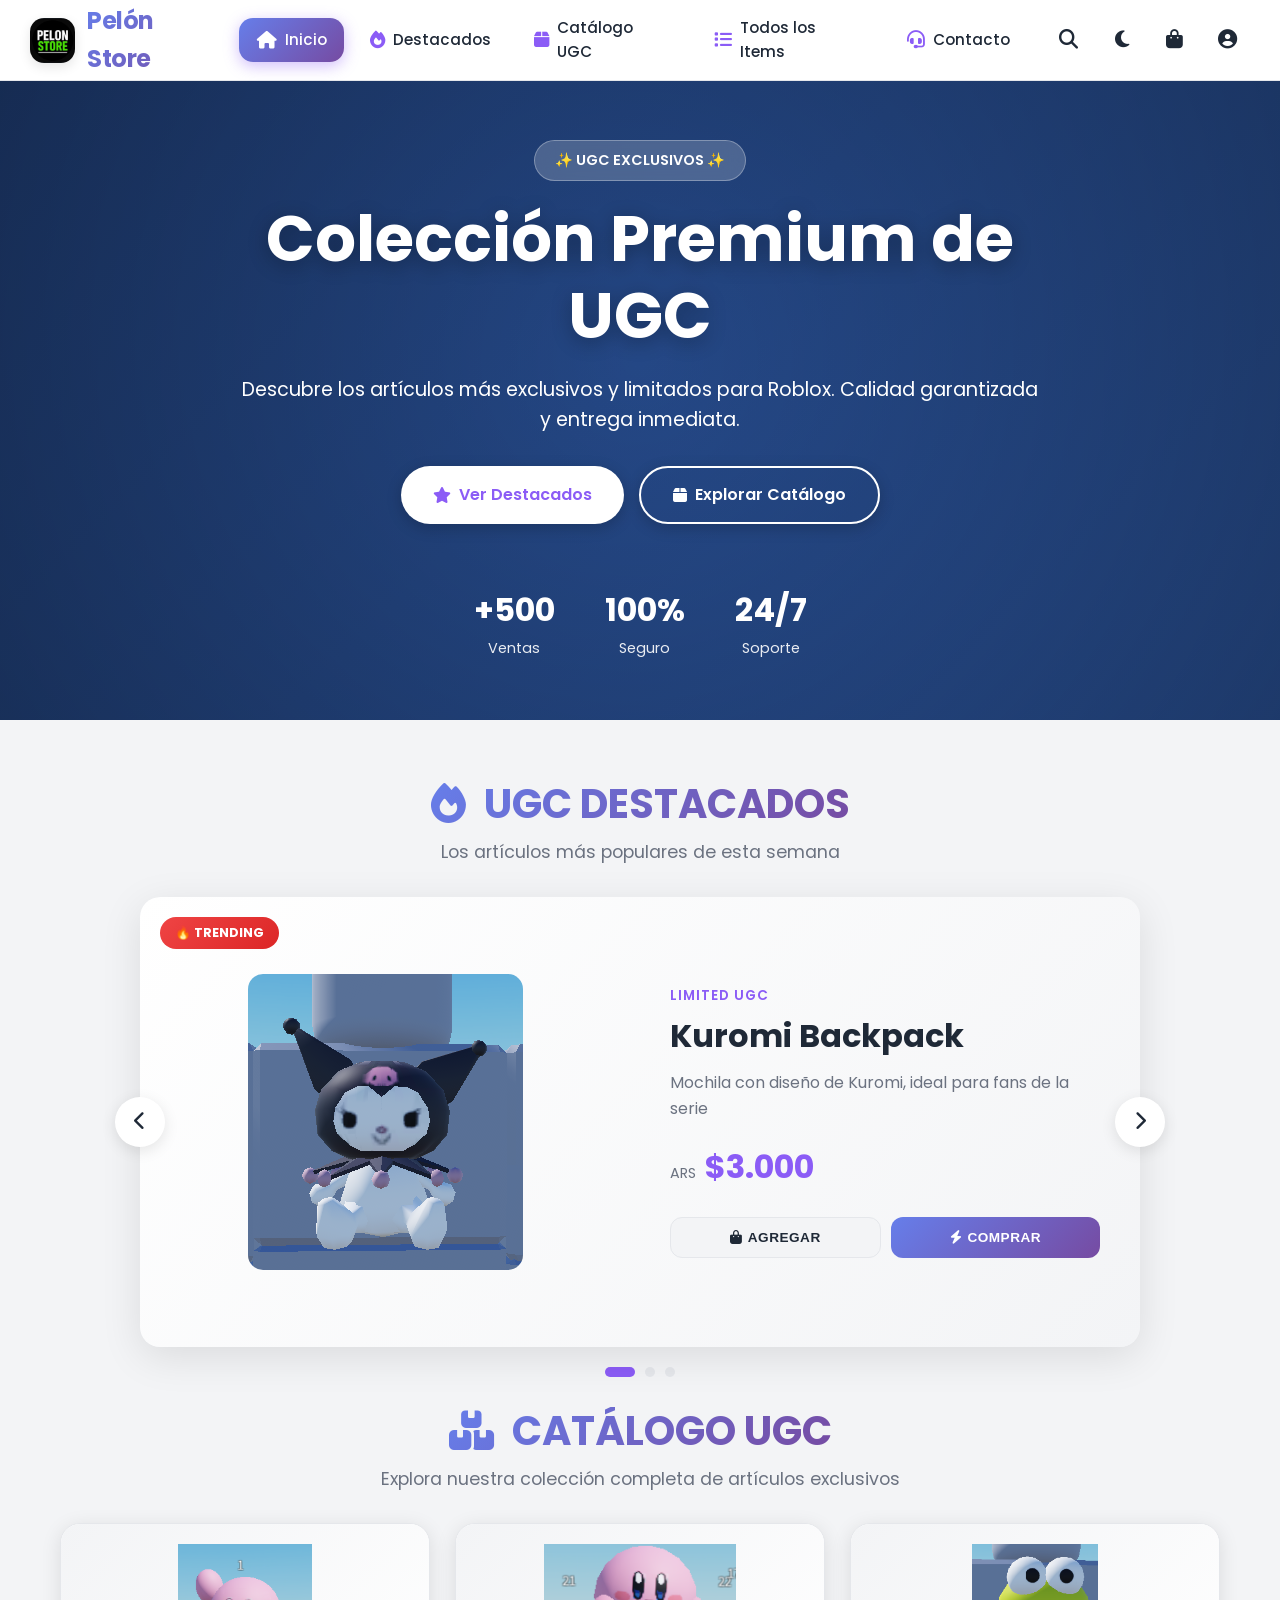
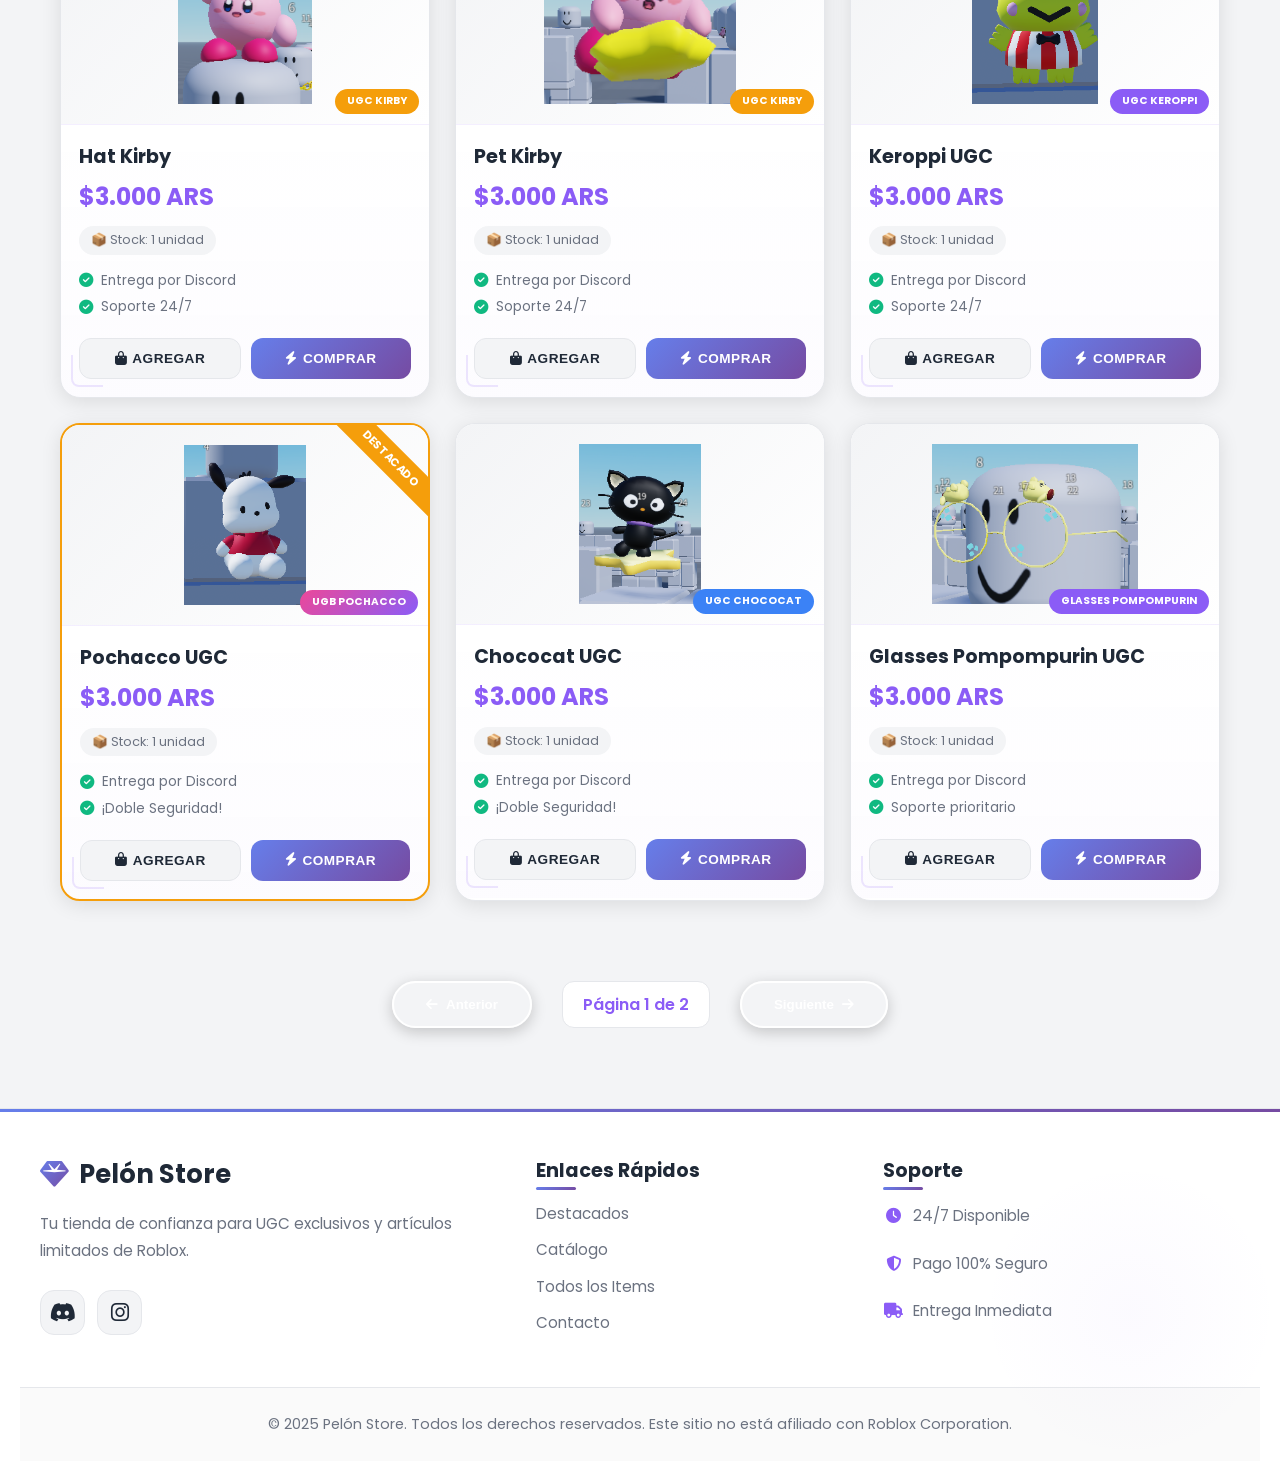
==== index.html @ 03cdb901 "Add files via upload" ====
<!DOCTYPE html>
<html lang="es">

<head>
    <meta charset="UTF-8" />
    <meta name="viewport" content="width=device-width, initial-scale=1.0" />
    <title>Pelón Store | UGC & Limiteds Exclusivos</title>
    <meta name="description"
        content="Tienda de UGC y artículos exclusivos para Roblox. Entrega inmediata y seguridad garantizada." />
    <link rel="preconnect" href="https://fonts.googleapis.com" />
    <link rel="preconnect" href="https://fonts.gstatic.com" crossorigin />
    <link href="https://fonts.googleapis.com/css2?family=Poppins:wght@400;500;600;700;800&display=swap"
        rel="stylesheet" />
    <link rel="stylesheet" href="/src/styles/styles.css" />
    <link rel="icon" type="image/png" href="/src/assets/logo1.png">
    <link rel="stylesheet" href="https://cdnjs.cloudflare.com/ajax/libs/font-awesome/6.5.2/css/all.min.css" />
</head>

<body>
    <!-- PRELOADER MEJORADO -->
    <div id="preloader">
        <div class="preloader-content">
            <div class="preloader-logo">
                <img src="/src/assets/logo1.png" alt="Pelón Store Logo" />
            </div>
            <div class="preloader-spinner">
                <div class="spinner-ring"></div>
                <div class="spinner-ring"></div>
                <div class="spinner-ring"></div>
            </div>
            <div class="preloader-text">
                <span class="preloader-title">Pelón Store</span>
                <span class="preloader-subtitle">Cargando UGC Exclusivos...</span>
            </div>
            <div class="preloader-progress">
                <div class="progress-bar"></div>
            </div>
        </div>
    </div>

    <!-- NAVBAR MEJORADO -->
    <nav class="navbar fixed-navbar">
        <div class="navbar-container">
            <!-- Logo -->
            <div class="logo">
                <img src="/src/assets/logo1.png" alt="Pelón Store Logo" />
                <span class="logo-text">Pelón Store</span>
            </div>

            <!-- Menú de navegación principal -->
            <div class="nav-links" id="nav-links">
                <a href="index.html" class="nav-link active">
                    <i class="fas fa-home"></i>
                    <span>Inicio</span>
                </a>
                <a href="#featured" class="nav-link">
                    <i class="fas fa-fire"></i>
                    <span>Destacados</span>
                </a>
                <a href="#paquetes" class="nav-link">
                    <i class="fas fa-box"></i>
                    <span>Catálogo UGC</span>
                </a>
                <a href="todos.html" class="nav-link">
                    <i class="fas fa-list"></i>
                    <span>Todos los Items</span>
                </a>
                <a href="contacto.html" class="nav-link">
                    <i class="fas fa-headset"></i>
                    <span>Contacto</span>
                </a>
            </div>

            <!-- Utilidades de navegación -->
            <div class="nav-utils">
                <!-- Búsqueda -->
                <button id="search-toggle" class="nav-icon-btn" title="Buscar">
                    <i class="fas fa-search"></i>
                </button>

                <!-- Tema oscuro/claro -->
                <button id="theme-toggle" class="nav-icon-btn" title="Cambiar tema">
                    <i class="fas fa-moon"></i>
                </button>

                <!-- Carrito -->
                <div class="cart-icon-wrapper">
                    <button class="nav-icon-btn cart-icon" title="Carrito">
                        <i class="fas fa-shopping-bag"></i>
                        <span class="cart-count">0</span>
                    </button>
                </div>

                <!-- Menú usuario (opcional) -->
                <button id="user-menu-toggle" class="nav-icon-btn" title="Mi cuenta">
                    <i class="fas fa-user-circle"></i>
                </button>

                <!-- Menú móvil -->
                <button class="nav-toggle" id="nav-toggle" title="Menú">
                    <span class="hamburger">
                        <span class="hamburger-line"></span>
                        <span class="hamburger-line"></span>
                        <span class="hamburger-line"></span>
                    </span>
                </button>
            </div>
        </div>

        <!-- Barra de búsqueda expandible -->
        <div class="search-bar" id="search-bar">
            <div class="search-container">
                <i class="fas fa-search search-icon"></i>
                <input type="text" placeholder="Buscar UGC, items exclusivos..." class="search-input">
                <button class="search-close" id="search-close">
                    <i class="fas fa-times"></i>
                </button>
            </div>
        </div>
    </nav>

    <section class="hero store-hero parallax-hero">
        <div class="hero-overlay"></div>
        <div class="hero-content">
            <span class="hero-badge">✨ UGC EXCLUSIVOS ✨</span>
            <h1 class="fade-in-up">Colección Premium de UGC</h1>
            <p class="fade-in-up delay-200">Descubre los artículos más exclusivos y limitados para Roblox. Calidad
                garantizada y entrega inmediata.</p>
            <div class="hero-buttons fade-in-up delay-200">
                <a class="cta-button pulse-effect" href="#featured">
                    <i class="fas fa-star"></i> Ver Destacados
                </a>
                <a class="cta-button secondary-cta" href="#paquetes">
                    <i class="fas fa-box"></i> Explorar Catálogo
                </a>
            </div>
        </div>
        <div class="hero-stats">
            <div class="stat-item">
                <span class="stat-number">+500</span>
                <span class="stat-label">Ventas</span>
            </div>
            <div class="stat-item">
                <span class="stat-number">100%</span>
                <span class="stat-label">Seguro</span>
            </div>
            <div class="stat-item">
                <span class="stat-number">24/7</span>
                <span class="stat-label">Soporte</span>
            </div>
        </div>
    </section>

    <main class="container">

        <section id="featured" class="slider-section reveal">
            <div class="section-header">
                <h2 class="section-title">
                    <i class="fas fa-fire"></i> UGC DESTACADOS
                </h2>
                <p class="section-subtitle">Los artículos más populares de esta semana</p>
            </div>

            <div class="carousel-container">
                <button class="slider-btn prev-btn"><i class="fas fa-chevron-left"></i></button>

                <div class="carousel-track-container">
                    <ul class="carousel-track">
                        <li class="carousel-slide current-slide" data-product-id="KuromiBackPack">
                            <div class="ugc-card featured-slide">
                                <div class="ugc-card-image">
                                    <img src="/src/assets/MochilaKuromi.png" alt="Kuromi Backpack UGC">
                                    <div class="ugc-badge hot">🔥 TRENDING</div>
                                </div>
                                <div class="ugc-card-content">
                                    <span class="ugc-category">Limited UGC</span>
                                    <h3>Kuromi Backpack</h3>
                                    <p class="ugc-description">Mochila con diseño de Kuromi, ideal para fans de la serie</p>
                                    <div class="ugc-price">
                                        <span class="currency">ARS</span>
                                        <span class="amount">$3.000</span>
                                    </div>
                                    <div class="product-buttons">
                                        <button class="add-to-cart-btn" data-product-name="Kuromi Backpack" data-price="3000" data-img-src="/src/assets/MochilaKuromi.png">
                                            <i class="fas fa-shopping-bag"></i> Agregar
                                        </button>
                                        <button class="buy-now-btn" data-product-name="Kuromi Backpack" data-price="3000">
                                            <i class="fas fa-bolt"></i> Comprar
                                        </button>
                                    </div>
                                </div>
                            </div>
                        </li>

                        <li class="carousel-slide" data-product-id="PompompurinBackPack">
                            <div class="ugc-card featured-slide">
                                <div class="ugc-card-image">
                                    <img src="/src/assets/MochilaPompompurin.png" alt="Mochila Pompompurin">
                                    <div class="ugc-badge exclusive">⭐ EXCLUSIVO</div>
                                </div>
                                <div class="ugc-card-content">
                                    <span class="ugc-category">Limited UGC</span>
                                    <h3>Pompompurin Backpack</h3>
                                    <p class="ugc-description">Mochila con diseño de Pompompurin, ideal para fans de la serie</p>
                                    <div class="ugc-price">
                                        <span class="currency">ARS</span>
                                        <span class="amount">$3.000</span>
                                    </div>
                                    <div class="product-buttons">
                                        <button class="add-to-cart-btn" data-product-name="Pompompurin Backpack" data-price="3000" data-img-src="/src/assets/MochilaPompompurin.png">
                                            <i class="fas fa-shopping-bag"></i> Agregar
                                        </button>
                                        <button class="buy-now-btn" data-product-name="Pompompurin Backpack" data-price="3000">
                                            <i class="fas fa-bolt"></i> Comprar
                                        </button>
                                    </div>
                                </div>
                            </div>
                        </li>

                        <li class="carousel-slide" data-product-id="CinnamorollBackPack">
                            <div class="ugc-card featured-slide">
                                <div class="ugc-card-image">
                                    <img src="/src/assets/MochilaCinnamoroll.png" alt="Mochila Cinnamoroll">
                                    <div class="ugc-badge limited">💎 LIMITED</div>
                                </div>
                                <div class="ugc-card-content">
                                    <span class="ugc-category">Legendary UGC</span>
                                    <h3>Cinnamoroll Backpack</h3>
                                    <p class="ugc-description">Mochila con diseño de Cinnamoroll, ideal para fans de la serie</p>
                                    <div class="ugc-price">
                                        <span class="currency">ARS</span>
                                        <span class="amount">$3.000</span>
                                    </div>
                                    <div class="product-buttons">
                                        <button class="add-to-cart-btn" data-product-name="Cinnamoroll Backpack" data-price="3000" data-img-src="/src/assets/MochilaCinnamoroll.png">
                                            <i class="fas fa-shopping-bag"></i> Agregar
                                        </button>
                                        <button class="buy-now-btn" data-product-name="Cinnamoroll Backpack" data-price="3000">
                                            <i class="fas fa-bolt"></i> Comprar
                                        </button>
                                    </div>
                                </div>
                            </div>
                        </li>
                    </ul>
                </div>

                <button class="slider-btn next-btn"><i class="fas fa-chevron-right"></i></button>

                <div class="carousel-nav">
                    <button class="carousel-indicator current-slide"></button>
                    <button class="carousel-indicator"></button>
                    <button class="carousel-indicator"></button>
                </div>
            </div>
        </section>

        <div class="section-header reveal" id="paquetes">
            <h2 class="section-title">
                <i class="fas fa-boxes"></i> CATÁLOGO UGC
            </h2>
            <p class="section-subtitle">Explora nuestra colección completa de artículos exclusivos</p>
        </div>

        <section class="packages">
            <div class="package-grid">
                <div class="package-card product-card reveal" data-product-id="HatKirby">
                    <div class="package-img">
                        <img class="zoomable-img" src="/src/assets/SombreroKirby.png" alt="HatKirby" />
                        <div class="rarity-badge legendary">UGC Kirby</div>
                    </div>
                    <div class="package-details">
                        <h3>Hat Kirby</h3>
                        <div class="package-price">$3.000 ARS</div>
                        <div class="stock-badge">📦 Stock: 1 unidad</div>
                        <div class="features">
                            <div class="feature"><i class="fas fa-check-circle"></i> Entrega por Discord</div>
                            <div class="feature"><i class="fas fa-check-circle"></i> Soporte 24/7</div>
                        </div>
                        <div class="product-buttons">
                            <button class="add-to-cart-btn" data-product-name="Hat Kirby" data-price="3000" data-img-src="/src/assets/SombreroKirby.png">
                                <i class="fas fa-shopping-bag"></i> Agregar
                            </button>
                            <button class="buy-now-btn" data-product-name="Hat Kirby" data-price="3000">
                                <i class="fas fa-bolt"></i> Comprar
                            </button>
                        </div>
                    </div>
                </div>

                <div class="package-card product-card reveal" data-product-id="KirbyPet">
                    <div class="package-img">
                        <img class="zoomable-img" src="/src/assets/Kirby.png" alt="Kirby UGC" />
                        <div class="rarity-badge legendary">UGC Kirby</div>
                    </div>
                    <div class="package-details">
                        <h3>Pet Kirby</h3>
                        <div class="package-price">$3.000 ARS</div>
                        <div class="stock-badge">📦 Stock: 1 unidad</div>
                        <div class="features">
                            <div class="feature"><i class="fas fa-check-circle"></i> Entrega por Discord</div>
                            <div class="feature"><i class="fas fa-check-circle"></i> Soporte 24/7</div>
                        </div>
                        <div class="product-buttons">
                            <button class="add-to-cart-btn" data-product-name="Pet Kirby" data-price="3000" data-img-src="/src/assets/Kirby.png">
                                <i class="fas fa-shopping-bag"></i> Agregar
                            </button>
                            <button class="buy-now-btn" data-product-name="Pet Kirby" data-price="3000">
                                <i class="fas fa-bolt"></i> Comprar
                            </button>
                        </div>
                    </div>
                </div>

                <div class="package-card product-card reveal" data-product-id="KeroppiBackpack">
                    <div class="package-img">
                        <img class="zoomable-img" src="/src/assets/MochilaKeroppi.png" alt="Keroppi UGC" />
                        <div class="rarity-badge epic">UGC Keroppi</div>
                    </div>
                    <div class="package-details">
                        <h3>Keroppi UGC</h3>
                        <div class="package-price">$3.000 ARS</div>
                        <div class="stock-badge">📦 Stock: 1 unidad</div>
                        <div class="features">
                            <div class="feature"><i class="fas fa-check-circle"></i> Entrega por Discord</div>
                            <div class="feature"><i class="fas fa-check-circle"></i> Soporte 24/7</div>
                        </div>
                        <div class="product-buttons">
                            <button class="add-to-cart-btn" data-product-name="Keroppi UGC" data-price="3000" data-img-src="/src/assets/MochilaKeroppi.png">
                                <i class="fas fa-shopping-bag"></i> Agregar
                            </button>
                            <button class="buy-now-btn" data-product-name="Keroppi UGC" data-price="3000">
                                <i class="fas fa-bolt"></i> Comprar
                            </button>
                        </div>
                    </div>
                </div>

                <div class="package-card product-card featured-card reveal" data-product-id="PochaccoBackpack">
                    <div class="featured-ribbon">DESTACADO</div>
                    <div class="package-img">
                        <img class="zoomable-img" src="/src/assets/MochilaPochacco.png" alt="Pochacco UGC" />
                        <div class="rarity-badge mythical">UGB Pochacco</div>
                    </div>
                    <div class="package-details">
                        <h3>Pochacco UGC</h3>
                        <div class="package-price">$3.000 ARS</div>
                        <div class="stock-badge">📦 Stock: 1 unidad</div>
                        <div class="features">
                            <div class="feature"><i class="fas fa-check-circle"></i> Entrega por Discord</div>
                            <div class="feature"><i class="fas fa-check-circle"></i> ¡Doble Seguridad!</div>
                        </div>
                        <div class="product-buttons">
                            <button class="add-to-cart-btn" data-product-name="Pochacco UGC" data-price="3000" data-img-src="/src/assets/MochilaPochacco.png">
                                <i class="fas fa-shopping-bag"></i> Agregar
                            </button>
                            <button class="buy-now-btn" data-product-name="Pochacco UGC" data-price="3000">
                                <i class="fas fa-bolt"></i> Comprar
                            </button>
                        </div>
                    </div>
                </div>

                <div class="package-card product-card reveal" data-product-id="ChococatPet">
                    <div class="package-img">
                        <img class="zoomable-img" src="/src/assets/MascotaChococat.png" alt="Chococat UGC" />
                        <div class="rarity-badge rare">UGC Chococat</div>
                    </div>
                    <div class="package-details">
                        <h3>Chococat UGC</h3>
                        <div class="package-price">$3.000 ARS</div>
                        <div class="stock-badge">📦 Stock: 1 unidad</div>
                        <div class="features">
                            <div class="feature"><i class="fas fa-check-circle"></i> Entrega por Discord</div>
                            <div class="feature"><i class="fas fa-check-circle"></i> ¡Doble Seguridad!</div>
                        </div>
                        <div class="product-buttons">
                            <button class="add-to-cart-btn" data-product-name="Chococat UGC" data-price="3000" data-img-src="/src/assets/MascotaChococat.png">
                                <i class="fas fa-shopping-bag"></i> Agregar
                            </button>
                            <button class="buy-now-btn" data-product-name="Chococat UGC" data-price="3000">
                                <i class="fas fa-bolt"></i> Comprar
                            </button>
                        </div>
                    </div>
                </div>

                <div class="package-card product-card reveal" data-product-id="GafasPompompurin">
                    <div class="package-img">
                        <img class="zoomable-img" src="/src/assets/GafasPompompurin.png" alt="Pompompurin UGC" />
                        <div class="rarity-badge epic">Glasses Pompompurin</div>
                    </div>
                    <div class="package-details">
                        <h3>Glasses Pompompurin UGC</h3>
                        <div class="package-price">$3.000 ARS</div>
                        <div class="stock-badge">📦 Stock: 1 unidad</div>
                        <div class="features">
                            <div class="feature"><i class="fas fa-check-circle"></i> Entrega por Discord</div>
                            <div class="feature"><i class="fas fa-check-circle"></i> Soporte prioritario</div>
                        </div>
                        <div class="product-buttons">
                            <button class="add-to-cart-btn" data-product-name="Glasses Pompompurin UGC" data-price="3000" data-img-src="/src/assets/GafasPompompurin.png">
                                <i class="fas fa-shopping-bag"></i> Agregar
                            </button>
                            <button class="buy-now-btn" data-product-name="Glasses Pompompurin UGC" data-price="3000">
                                <i class="fas fa-bolt"></i> Comprar
                            </button>
                        </div>
                    </div>
                </div>

                <div class="package-card product-card featured-card reveal" data-product-id="ChainKirby">
                    <div class="featured-ribbon">DESTACADO</div>
                    <div class="package-img">
                        <img class="zoomable-img" src="/src/assets/CadenaKirby.png" alt="Chain Kirby UGC" />
                        <div class="rarity-badge legendary">CHAIN KIRBY</div>
                    </div>
                    <div class="package-details">
                        <h3>Chain Kirby UGC</h3>
                        <div class="package-price">$3.000 ARS</div>
                        <div class="stock-badge">📦 Stock: 1 unidad</div>
                        <div class="features">
                            <div class="feature"><i class="fas fa-check-circle"></i> Entrega por Discord</div>
                            <div class="feature"><i class="fas fa-check-circle"></i> Soporte prioritario</div>
                        </div>
                        <div class="product-buttons">
                            <button class="add-to-cart-btn" data-product-name="Chain Kirby UGC" data-price="3000" data-img-src="/src/assets/CadenaKirby.png">
                                <i class="fas fa-shopping-bag"></i> Agregar
                            </button>
                            <button class="buy-now-btn" data-product-name="Chain Kirby UGC" data-price="3000">
                                <i class="fas fa-bolt"></i> Comprar
                            </button>
                        </div>
                    </div>
                </div>

                <div class="package-card product-card reveal" data-product-id="GlassKirby">
                    <div class="package-img">
                        <img class="zoomable-img" src="/src/assets/GafasKirby.png" alt="Glasses Kirby UGC" />
                        <div class="rarity-badge legendary">UGC KIRBY</div>
                    </div>
                    <div class="package-details">
                        <h3>Glasses Kirby UGC</h3>
                        <div class="package-price">$3.000 ARS</div>
                        <div class="stock-badge">📦 Stock: 1 unidad</div>
                        <div class="features">
                            <div class="feature"><i class="fas fa-check-circle"></i> Entrega por Discord</div>
                            <div class="feature"><i class="fas fa-check-circle"></i> Soporte VIP</div>
                        </div>
                        <div class="product-buttons">
                            <button class="add-to-cart-btn" data-product-name="Glasses Kirby UGC" data-price="3000" data-img-src="/src/assets/GafasKirby.png">
                                <i class="fas fa-shopping-bag"></i> Agregar
                            </button>
                            <button class="buy-now-btn" data-product-name="Glasses Kirby UGC" data-price="3000">
                                <i class="fas fa-bolt"></i> Comprar
                            </button>
                        </div>
                    </div>
                </div>

                <div class="package-card product-card reveal" data-product-id="AretesKirby">
                    <div class="package-img">
                        <img class="zoomable-img" src="/src/assets/KirbyAretes.png" alt="Aretes Kirby UGC" />
                        <div class="rarity-badge legendary">UGC KIRBY</div>
                    </div>
                    <div class="package-details">
                        <h3>Earrings Kirby</h3>
                        <div class="package-price">$3.000 ARS</div>
                        <div class="stock-badge">📦 Stock: 1 unidad</div>
                        <div class="features">
                            <div class="feature"><i class="fas fa-check-circle"></i> Entrega por Discord</div>
                            <div class="feature"><i class="fas fa-check-circle"></i> Soporte VIP</div>
                        </div>
                        <div class="product-buttons">
                            <button class="add-to-cart-btn" data-product-name="Earrings Kirby UGC" data-price="3000" data-img-src="/src/assets/KirbyAretes.png">
                                <i class="fas fa-shopping-bag"></i> Agregar
                            </button>
                            <button class="buy-now-btn" data-product-name="Earrings Kirby UGC" data-price="3000">
                                <i class="fas fa-bolt"></i> Comprar
                            </button>
                        </div>
                    </div>
                </div>

                <!-- TARJETA PRÓXIMAMENTE - DISEÑO GLASS PREMIUM -->
                <div class="package-card product-card coming-soon-card reveal">
                    <div class="coming-soon-overlay">
                        <span class="coming-soon-badge">
                            <i class="fas fa-hourglass-half"></i> PRÓXIMAMENTE
                        </span>
                    </div>
                    <div class="package-img coming-soon-img">
                        <div class="coming-soon-icon">
                            <i class="fas fa-crown"></i>
                        </div>
                        <div class="rarity-badge mystery">COMING SOON</div>
                    </div>
                    <div class="package-details">
                        <h3 class="coming-soon-title">
                            <i class="fas fa-gem"></i>
                            COMING SOON
                        </h3>
                        <div class="package-price coming-soon-price">
                            --- <small>ARS</small>
                        </div>
                        <div class="stock-badge coming-soon-stock">
                            <i class="fas fa-calendar-star"></i> Disponible próximamente
                        </div>
                        <div class="features">
                            <div class="feature"><i class="fas fa-check-circle"></i> Diseño exclusivo</div>
                            <div class="feature"><i class="fas fa-check-circle"></i> Calidad garantizada</div>
                        </div>
                        <div class="product-buttons">
                            <button class="add-to-cart-btn" disabled>
                                <i class="far fa-bell"></i> Recordarme
                            </button>
                            <button class="buy-now-btn" disabled>
                                <i class="far fa-clock"></i> Esperar
                            </button>
                        </div>
                    </div>
                </div>
            </div>
        </section>

        <div class="pagination-controls">
            <button class="cta-button secondary-cta" id="prev-page" disabled>
                <i class="fas fa-arrow-left"></i> Anterior
            </button>
            <span id="page-info">Página 1 de 3</span>
            <button class="cta-button secondary-cta" id="next-page">
                Siguiente <i class="fas fa-arrow-right"></i>
            </button>
        </div>
    </main>

    <div id="cart-modal" class="modal">
        <div class="modal-content cart-content">
            <span class="modal-close-btn cart-close-btn">&times;</span>
            <div class="payment-header">
                <i class="fas fa-shopping-bag"></i>
                <h2>Tu Carrito de UGC</h2>
            </div>

            <div id="cart-items-container" class="cart-items-container">
                <p id="empty-cart-message" style="text-align: center; padding: 20px; color: var(--text-color-secondary);">
                    Tu carrito está vacío. ¡Añade algunos artículos UGC!
                </p>
            </div>

            <div class="cart-summary">
                <div class="summary-line">
                    <span>Subtotal:</span>
                    <strong id="cart-subtotal">$0 ARS</strong>
                </div>
                <div class="summary-line total-line">
                    <span>Total a Pagar:</span>
                    <strong id="cart-total">$0 ARS</strong>
                </div>
            </div>

            <button id="checkout-button" class="cta-button pulse-effect" disabled>
                <i class="fas fa-check-circle"></i> CONTINUAR AL PAGO
            </button>
            <p class="small-text-note">Al continuar, aceptas la compra de todos los artículos listados.</p>
        </div>
    </div>

    <div id="payment-modal" class="modal">
        <div class="modal-content payment-content">
            <span class="modal-close-btn payment-close-btn">&times;</span>

            <div class="payment-header">
                <i class="fas fa-gem"></i>
                <h2>Finalizar Compra</h2>
                <p class="payment-subtitle">Completa el pago para recibir tu UGC</p>
            </div>

            <div class="payment-body">
                <div class="payment-step">
                    <div class="step-header">
                        <span class="step-number">1</span>
                        <h3>Realiza el Pago</h3>
                    </div>

                    <div class="payment-box">
                        <div class="payment-methods">
                            <span class="payment-method-badge">
                                <i class="fas fa-mobile-alt"></i> Mercado Pago
                            </span>
                            <span class="payment-method-badge">
                                <i class="fas fa-university"></i> Transferencia
                            </span>
                        </div>

                        <div class="alias-container">
                            <div class="alias-item">
                                <span class="alias-label">
                                    <i class="fas fa-user-circle"></i> Alias
                                </span>
                                <span class="alias-value" id="payment-alias-display">joasz16</span>
                                <button class="copy-btn" data-copy="joasz16" title="Copiar alias">
                                    <i class="far fa-copy"></i>
                                </button>
                            </div>

                            <div class="alias-item">
                                <span class="alias-label">
                                    <i class="fas fa-barcode"></i> CVU
                                </span>
                                <span class="alias-value" id="payment-cvu-display">0000003100019492380130</span>
                                <button class="copy-btn" data-copy="0000003100019492380130" title="Copiar CVU">
                                    <i class="far fa-copy"></i>
                                </button>
                            </div>
                        </div>

                        <div class="warning-note">
                            <i class="fas fa-exclamation-triangle"></i>
                            <span>Asegúrate de enviar el monto exacto para evitar demoras</span>
                        </div>
                    </div>
                </div>
                <div class="payment-step">
                    <div class="step-header">
                        <span class="step-number">2</span>
                        <h3>Envía tu Comprobante</h3>
                    </div>

                    <div class="product-summary">
                        <div class="product-summary-header">
                            <span class="total-label">Total a Pagar</span>
                            <span class="total-amount" id="payment-total-amount">$0 ARS</span>
                        </div>

                        <div class="product-list" id="payment-product-list">
                        </div>
                    </div>

                    <div class="contact-section">
                        <p class="contact-title">Contáctanos con la captura del pago</p>

                        <div class="contact-grid">
                            <a href="https://discord.com/invite/KjbQCNTPWd" target="_blank" class="contact-btn discord-btn">
                                <i class="fab fa-discord"></i>
                                <span>Discord</span>
                                <small>Soporte Rápido</small>
                            </a>
                            <a href="https://www.instagram.com/pelon.shop" target="_blank" class="contact-btn instagram-btn">
                                <i class="fab fa-instagram"></i>
                                <span>Instagram</span>
                                <small>Síguenos</small>
                            </a>
                        </div>
                    </div>

                    <div class="final-message">
                        <p>
                            <i class="fas fa-heart"></i>
                            ¡Gracias por confiar en Pelón Store!
                            <i class="fas fa-heart"></i>
                        </p>
                        <p style="font-size: 0.85rem; margin-top: 10px;">
                            Entrega inmediata · Soporte 24/7 · 100% Seguro
                        </p>
                    </div>
                </div>
            </div>
        </div>
    </div>

    <footer class="footer">
        <div class="footer-content">
            <div class="footer-section">
                <h3><i class="fas fa-gem"></i> Pelón Store</h3>
                <p>Tu tienda de confianza para UGC exclusivos y artículos limitados de Roblox.</p>
                <div class="social-links">
                    <a href="https://discord.com/invite/KjbQCNTPWd"><i class="fab fa-discord"></i></a>
                    <a href="https://www.instagram.com/pelon.shop"><i class="fab fa-instagram"></i></a>
                </div>
            </div>
            <div class="footer-section">
                <h4>Enlaces Rápidos</h4>
                <a href="#featured">Destacados</a>
                <a href="#paquetes">Catálogo</a>
                <a href="todos.html">Todos los Items</a>
                <a href="contacto.html">Contacto</a>
            </div>
            <div class="footer-section">
                <h4>Soporte</h4>
                <p><i class="fas fa-clock"></i> 24/7 Disponible</p>
                <p><i class="fas fa-shield-alt"></i> Pago 100% Seguro</p>
                <p><i class="fas fa-truck"></i> Entrega Inmediata</p>
            </div>
        </div>
        <div class="copyright">
            &copy; 2025 Pelón Store. Todos los derechos reservados.<br>
            Este sitio no está afiliado con Roblox Corporation.
        </div>
    </footer>

    <div id="image-modal" class="modal">
        <span class="modal-close-btn">&times;</span>
        <img class="modal-content" id="full-image" alt="Imagen Completa del Producto">
        <div id="image-caption"></div>
    </div>

    <script>
        document.addEventListener("DOMContentLoaded", () => {
            const root = document.documentElement;
            const cartKey = "cart";
            let cart = JSON.parse(localStorage.getItem(cartKey)) || [];
            const cartCountSpan = document.querySelector(".cart-count");

            const cartModal = document.getElementById("cart-modal");
            const cartCloseBtn = document.querySelector(".cart-close-btn");
            const paymentModal = document.getElementById("payment-modal");
            const cartItemsContainer = document.getElementById("cart-items-container");
            const emptyCartMessage = document.getElementById("empty-cart-message");
            const cartSubtotalSpan = document.getElementById("cart-subtotal");
            const cartTotalSpan = document.getElementById("cart-total");
            const checkoutButton = document.getElementById("checkout-button");

            const formatPrice = (price) => {
                return `$${price.toLocaleString("es-AR", { minimumFractionDigits: 0 })} ARS`;
            };

            // Función para mostrar toast de notificación
            const showToast = (message, type = 'success') => {
                const toast = document.createElement('div');
                toast.style.cssText = `
                    position: fixed;
                    bottom: 30px;
                    left: 50%;
                    transform: translateX(-50%);
                    background: var(--gradient-primary, linear-gradient(135deg, #667eea 0%, #764ba2 100%));
                    color: white;
                    padding: 12px 24px;
                    border-radius: 50px;
                    font-weight: 500;
                    box-shadow: 0 10px 25px rgba(0,0,0,0.2);
                    z-index: 10000;
                    animation: slideUp 0.3s ease;
                `;
                toast.textContent = message;
                document.body.appendChild(toast);
                
                setTimeout(() => {
                    toast.style.opacity = '0';
                    toast.style.transition = 'opacity 0.3s ease';
                    setTimeout(() => toast.remove(), 300);
                }, 2000);
            };

            // Función para configurar los botones de copiar
            const setupCopyButtons = () => {
                document.querySelectorAll('.copy-btn').forEach(btn => {
                    btn.addEventListener('click', async (e) => {
                        e.stopPropagation();
                        const textToCopy = btn.dataset.copy;
                        
                        try {
                            await navigator.clipboard.writeText(textToCopy);
                            
                            // Feedback visual
                            const originalHTML = btn.innerHTML;
                            btn.innerHTML = '<i class="fas fa-check"></i>';
                            btn.classList.add('copied');
                            
                            setTimeout(() => {
                                btn.innerHTML = originalHTML;
                                btn.classList.remove('copied');
                            }, 2000);
                            
                            showToast('¡Copiado al portapapeles!');
                        } catch (err) {
                            console.error('Error al copiar:', err);
                            showToast('Error al copiar', 'error');
                        }
                    });
                });
            };

            // Función para abrir el modal de pago
            const openPaymentModal = (cartItems, totalAmount) => {
                const productList = document.getElementById('payment-product-list');
                const totalAmountSpan = document.getElementById('payment-total-amount');
                
                if (!paymentModal || !productList || !totalAmountSpan) return;
                
                // Actualizar total
                totalAmountSpan.textContent = totalAmount;
                
                // Renderizar lista de productos
                if (cartItems && cartItems.length > 0) {
                    productList.innerHTML = cartItems.map(item => `
                        <div class="product-list-item">
                            <img src="${item.image}" alt="${item.name}" onerror="this.src='/src/assets/default_placeholder.png'">
                            <div class="product-list-info">
                                <div class="product-list-name">${item.name}</div>
                                <div class="product-list-quantity">Cantidad: ${item.quantity}</div>
                            </div>
                            <div class="product-list-price">${formatPrice(item.price * item.quantity)}</div>
                        </div>
                    `).join('');
                }
                
                // Configurar los datos de pago
                const aliasDisplay = document.getElementById('payment-alias-display');
                const cvuDisplay = document.getElementById('payment-cvu-display');
                
                if (aliasDisplay) {
                    aliasDisplay.textContent = 'joasz16';
                    aliasDisplay.parentElement.querySelector('.copy-btn').dataset.copy = 'joasz16';
                }
                if (cvuDisplay) {
                    cvuDisplay.textContent = '0000003100019492380130';
                    cvuDisplay.parentElement.querySelector('.copy-btn').dataset.copy = '0000003100019492380130';
                }
                
                paymentModal.style.display = 'block';
                setupCopyButtons();
            };

            // Función para compra directa (Buy Now)
            const openDirectPurchaseModal = (product) => {
                const cartItems = [{
                    ...product,
                    quantity: 1
                }];
                const totalAmount = formatPrice(product.price);
                
                openPaymentModal(cartItems, totalAmount);
            };

            const updateCartCount = () => {
                const totalItems = cart.reduce((sum, item) => sum + item.quantity, 0);
                cartCountSpan.textContent = totalItems;
                cartCountSpan.style.display = totalItems > 0 ? "flex" : "none";

                if (checkoutButton) {
                    checkoutButton.disabled = totalItems === 0;
                }

                if (emptyCartMessage) {
                    emptyCartMessage.style.display = totalItems > 0 ? "none" : "block";
                }
            };

            const calculateCartTotals = () => {
                const subtotal = cart.reduce(
                    (sum, item) => sum + item.price * item.quantity,
                    0,
                );
                const total = subtotal;

                if (cartSubtotalSpan) cartSubtotalSpan.textContent = formatPrice(subtotal);
                if (cartTotalSpan) cartTotalSpan.textContent = formatPrice(total);
            };

            const renderCartItems = () => {
                if (!cartItemsContainer) return;

                if (cart.length === 0) {
                    cartItemsContainer.innerHTML = "";
                } else {
                    cartItemsContainer.innerHTML = cart
                        .map(
                            (item) => `
                            <div class="cart-item">
                                <img src="${item.image}" alt="${item.name}" onerror="this.src='/src/assets/default_placeholder.png'">
                                <div class="item-details">
                                    <h3>${item.name}</h3>
                                    <p class="item-price-single">${formatPrice(item.price)} c/u</p>
                                </div>
                                <div class="item-quantity-control">
                                    <button class="minus-btn" data-id="${item.id}">-</button>
                                    <span class="item-quantity">${item.quantity}</span>
                                    <button class="plus-btn" data-id="${item.id}">+</button>
                                </div>
                                <span class="item-total">${formatPrice(item.price * item.quantity)}</span>
                                <button class="remove-item-btn" data-id="${item.id}">
                                    <i class="fas fa-trash-alt"></i>
                                </button>
                            </div>
                        `,
                        )
                        .join("");
                }
                updateCartCount();
                calculateCartTotals();
            };

            const updateItemQuantity = (productId, change) => {
                const item = cart.find((item) => item.id === productId);
                const maxStock = productStock[productId] || 0;

                if (item) {
                    const newQuantity = item.quantity + change;

                    if (newQuantity > maxStock && change > 0) {
                        showToast(`¡Stock limitado! Máximo ${maxStock} unidad(es)`, 'warning');
                        return;
                    }

                    if (newQuantity <= 0) {
                        removeItemFromCart(productId);
                    } else {
                        item.quantity = newQuantity;
                        localStorage.setItem(cartKey, JSON.stringify(cart));
                        updateCartCount();
                        calculateCartTotals();
                        renderCartItems();
                    }
                }
            };

            const removeItemFromCart = (productId) => {
                const itemIndex = cart.findIndex((item) => item.id === productId);

                if (itemIndex > -1) {
                    cart.splice(itemIndex, 1);
                    localStorage.setItem(cartKey, JSON.stringify(cart));
                    updateCartCount();
                    calculateCartTotals();
                    renderCartItems();
                }
            };

            const addToCart = (product) => {
                const existingItem = cart.find((item) => item.id === product.id);
                const maxStock = productStock[product.id] || 0;
                const currentInCart = existingItem ? existingItem.quantity : 0;

                if (maxStock === 0) {
                    showToast(`¡Producto agotado!`, 'error');
                    return false;
                }

                if (currentInCart + 1 > maxStock) {
                    showToast(`¡Stock limitado! Máximo ${maxStock} unidad(es)`, 'warning');
                    return false;
                }

                if (existingItem) {
                    existingItem.quantity += 1;
                } else {
                    cart.push({ ...product, quantity: 1 });
                }

                localStorage.setItem(cartKey, JSON.stringify(cart));
                updateCartCount();
                showToast(`${product.name} añadido al carrito`);
                return true;
            };

            const setupCartListeners = () => {
                if (cartItemsContainer) {
                    cartItemsContainer.addEventListener("click", (e) => {
                        const target = e.target.closest("button");

                        if (!target) return;

                        const productId = target.dataset.id;
                        if (!productId) return;

                        if (target.classList.contains("remove-item-btn")) {
                            if (
                                confirm(
                                    "¿Estás seguro de que quieres eliminar este artículo del carrito?",
                                )
                            ) {
                                removeItemFromCart(productId);
                            }
                        } else if (target.classList.contains("minus-btn")) {
                            updateItemQuantity(productId, -1);
                        } else if (target.classList.contains("plus-btn")) {
                            updateItemQuantity(productId, 1);
                        }
                    });
                }

                if (checkoutButton) {
                    checkoutButton.addEventListener("click", () => {
                        if (cart.length > 0) {
                            const totalAmount = cartTotalSpan.textContent;
                            openPaymentModal(cart, totalAmount);
                            
                            if (cartModal) cartModal.style.display = "none";
                        } else {
                            showToast("Tu carrito está vacío", 'warning');
                        }
                    });
                }

                const cartIcon = document.querySelector(".cart-icon");
                if (cartIcon && cartModal) {
                    cartIcon.addEventListener("click", () => {
                        renderCartItems();
                        cartModal.style.display = "block";
                    });
                }

                if (cartCloseBtn && cartModal) {
                    cartCloseBtn.addEventListener("click", () => {
                        cartModal.style.display = "none";
                    });
                }

                const paymentCloseBtn = document.querySelector(".payment-close-btn");
                if (paymentCloseBtn && paymentModal) {
                    paymentCloseBtn.addEventListener("click", () => {
                        paymentModal.style.display = "none";
                        document.body.style.overflow = '';
                    });
                }

                window.addEventListener("click", (e) => {
                    if (e.target === cartModal) {
                        cartModal.style.display = "none";
                    }
                    if (e.target === paymentModal) {
                        paymentModal.style.display = "none";
                        document.body.style.overflow = '';
                    }
                });
            };

            // Cerrar modales con tecla Escape
            document.addEventListener('keydown', (e) => {
                if (e.key === 'Escape') {
                    if (paymentModal && paymentModal.style.display === 'block') {
                        paymentModal.style.display = 'none';
                        document.body.style.overflow = '';
                    }
                    if (cartModal && cartModal.style.display === 'block') {
                        cartModal.style.display = 'none';
                    }
                    if (imageModal && imageModal.style.display === 'block') {
                        closeImageModal();
                    }
                }
            });

            const productStock = {
                "KuromiBackPack": 1,
                "PompompurinBackPack": 1,
                "CinnamorollBackPack": 1,
                "HatKirby": 1,
                "KirbyPet": 1,
                "KeroppiBackpack": 1,
                "PochaccoBackpack": 1,
                "ChococatPet": 1,
                "GafasPompompurin": 1,
                "ChainKirby": 1,
                "GlassKirby": 1,
                "AretesKirby": 1
            };

            const themeToggle = document.getElementById("theme-toggle");
            const currentTheme = localStorage.getItem("theme") || "light";

            function setTheme(theme) {
                root.setAttribute("data-theme", theme);
                localStorage.setItem("theme", theme);
                if (theme === "dark") {
                    themeToggle.innerHTML = '<i class="fas fa-sun"></i>';
                } else {
                    themeToggle.innerHTML = '<i class="fas fa-moon"></i>';
                }
            }

            setTheme(currentTheme);

            if (themeToggle) {
                themeToggle.addEventListener("click", () => {
                    const newTheme =
                        root.getAttribute("data-theme") === "dark" ? "light" : "dark";
                    setTheme(newTheme);
                });
            }

            const preloader = document.getElementById("preloader");
            if (preloader) {
                setTimeout(() => {
                    preloader.classList.add("hidden");
                }, 1000);
            }

            const initializeStore = () => {
                document
                    .querySelectorAll(".package-card, .carousel-slide")
                    .forEach((element) => {
                        const id = element.dataset.productId;

                        if (!id || productStock[id] === undefined) return;

                        const stock = productStock[id];
                        const isPackageCard = element.classList.contains("package-card");

                        if (isPackageCard) {
                            const stockElement = element.querySelector(".stock-badge");
                            if (stockElement) {
                                stockElement.textContent = `📦 Stock: ${stock} unidad${stock !== 1 ? "es" : ""}`;
                                if (stock === 0) {
                                    stockElement.style.color = "#ef4444";
                                }
                            }
                        }

                        const buttons = element.querySelectorAll(
                            ".add-to-cart-btn, .buy-now-btn",
                        );
                        if (stock === 0) {
                            buttons.forEach((button) => {
                                button.disabled = true;
                                button.textContent = "AGOTADO";
                                button.style.opacity = "0.5";
                            });
                        } else {
                            buttons.forEach((button) => {
                                button.disabled = false;
                                button.style.opacity = "1";
                            });
                        }
                    });

                document
                    .querySelectorAll(".add-to-cart-btn, .buy-now-btn")
                    .forEach((button) => {
                        if (button.disabled) return;

                        button.addEventListener("click", (e) => {
                            const buttonData = e.currentTarget.dataset;
                            const parentElement = e.currentTarget.closest("[data-product-id]");
                            const id = parentElement ? parentElement.dataset.productId : null;

                            if (!id) {
                                console.error("No se encontró el data-product-id para el botón.");
                                return;
                            }

                            let imageSrc = buttonData.imgSrc;
                            if (!imageSrc) {
                                const imageElement =
                                    parentElement.querySelector("img.zoomable-img") ||
                                    parentElement.querySelector(".ugc-card-image img");
                                if (imageElement) {
                                    imageSrc = imageElement.src;
                                }
                            }

                            const product = {
                                id: id,
                                name: buttonData.productName,
                                price: parseInt(buttonData.price),
                                image: imageSrc || "/src/assets/default_placeholder.png",
                            };

                            if (e.currentTarget.classList.contains("buy-now-btn")) {
                                openDirectPurchaseModal(product);
                            } else {
                                const success = addToCart(product);
                                if (success) {
                                    // Ya se muestra el toast en addToCart
                                }
                            }
                        });
                    });
            };

            const revealElements = document.querySelectorAll(
                ".package-card, .section-title, .section-header",
            );
            const checkReveal = () => {
                const triggerBottom = window.innerHeight * 0.85;
                revealElements.forEach((element) => {
                    const elementTop = element.getBoundingClientRect().top;
                    if (elementTop < triggerBottom) {
                        element.classList.add("reveal", "active");
                    } else {
                        element.classList.remove("active");
                    }
                });
            };
            window.addEventListener("scroll", checkReveal);
            checkReveal();

            const track = document.querySelector(".carousel-track");
            const slides = Array.from(document.querySelectorAll(".carousel-slide"));
            const nextButton = document.querySelector(".next-btn");
            const prevButton = document.querySelector(".prev-btn");
            const dotsNav = document.querySelector(".carousel-nav");

            if (track && slides.length > 0) {
                const slideWidth = slides[0].getBoundingClientRect().width;
                let slideIndex = 0;

                slides.forEach((slide, index) => {
                    slide.style.left = slideWidth * index + "px";
                });

                const moveToSlide = (track, currentSlide, targetSlide) => {
                    track.style.transform = "translateX(-" + targetSlide.style.left + ")";
                    currentSlide.classList.remove("current-slide");
                    targetSlide.classList.add("current-slide");
                    slideIndex = slides.findIndex((slide) => slide === targetSlide);
                };

                const updateDots = (currentDot, targetDot) => {
                    currentDot.classList.remove("current-slide");
                    targetDot.classList.add("current-slide");
                };

                if (nextButton) {
                    nextButton.addEventListener("click", () => {
                        const currentSlide = track.querySelector(".current-slide") || slides[0];
                        const nextSlide = currentSlide.nextElementSibling || slides[0];
                        const currentDot = dotsNav.querySelector(".current-slide");
                        const nextDot =
                            currentDot.nextElementSibling || dotsNav.firstElementChild;

                        moveToSlide(track, currentSlide, nextSlide);
                        updateDots(currentDot, nextDot);
                    });
                }

                if (prevButton) {
                    prevButton.addEventListener("click", () => {
                        const currentSlide = track.querySelector(".current-slide") || slides[0];
                        const prevSlide =
                            currentSlide.previousElementSibling || slides[slides.length - 1];
                        const currentDot = dotsNav.querySelector(".current-slide");
                        const prevDot =
                            currentDot.previousElementSibling || dotsNav.lastElementChild;

                        moveToSlide(track, currentSlide, prevSlide);
                        updateDots(currentDot, prevDot);
                    });
                }

                if (dotsNav) {
                    Array.from(dotsNav.children).forEach((dot) => {
                        dot.addEventListener("click", (e) => {
                            const targetDot = e.target;
                            const targetIndex = Array.from(dotsNav.children).findIndex(
                                (child) => child === targetDot,
                            );
                            const targetSlide = slides[targetIndex];
                            const currentSlide = track.querySelector(".current-slide");
                            const currentDot = dotsNav.querySelector(".current-slide");

                            moveToSlide(track, currentSlide, targetSlide);
                            updateDots(currentDot, targetDot);
                        });
                    });
                }

                const adjustSlidePositions = () => {
                    const newSlideWidth = slides[0].getBoundingClientRect().width;
                    slides.forEach((slide, index) => {
                        slide.style.left = newSlideWidth * index + "px";
                    });
                    const currentSlide = track.querySelector(".current-slide") || slides[0];
                    if (currentSlide) {
                        track.style.transform = "translateX(-" + currentSlide.style.left + ")";
                    }
                };

                window.addEventListener("resize", adjustSlidePositions);
            }

            const imageModal = document.getElementById("image-modal");
            const modalImg = document.getElementById("full-image");
            const captionText = document.getElementById("image-caption");
            const imgCloseBtn = imageModal
                ? imageModal.querySelector(".modal-close-btn")
                : null;

            const closeImageModal = () => {
                if (imageModal) {
                    imageModal.style.display = "none";
                    document.body.style.overflow = '';
                }
            };

            document.querySelectorAll(".zoomable-img").forEach((img) => {
                img.addEventListener("click", function () {
                    if (imageModal) {
                        modalImg.src = this.src;
                        modalImg.alt = this.alt;
                        
                        // Obtener el nombre del producto del elemento padre
                        const productCard = this.closest('.package-card, .ugc-card');
                        let caption = this.alt || 'Vista previa del artículo';
                        
                        if (productCard) {
                            const productName = productCard.querySelector('h3');
                            if (productName) {
                                caption = productName.textContent;
                            }
                        }
                        
                        captionText.textContent = caption;
                        imageModal.style.display = "block";
                        document.body.style.overflow = 'hidden';
                    }
                });
            });

            if (imgCloseBtn) {
                imgCloseBtn.addEventListener("click", closeImageModal);
            }

            if (imageModal) {
                imageModal.addEventListener("click", (e) => {
                    if (e.target === imageModal) {
                        closeImageModal();
                    }
                });
            }

            const brainrotGrid = document.querySelector(".package-grid");
            if (brainrotGrid) {
                const items = Array.from(brainrotGrid.querySelectorAll(".package-card"));
                let currentPage = 1;
                const itemsPerPage = 6;
                const totalPages = Math.ceil(items.length / itemsPerPage);

                const prevPageBtn = document.getElementById("prev-page");
                const nextPageBtn = document.getElementById("next-page");
                const pageInfoSpan = document.getElementById("page-info");

                function displayPage(page) {
                    const startIndex = (page - 1) * itemsPerPage;
                    const endIndex = startIndex + itemsPerPage;

                    items.forEach((item, index) => {
                        item.style.display =
                            index >= startIndex && index < endIndex ? "block" : "none";
                    });

                    if (prevPageBtn) {
                        prevPageBtn.disabled = page === 1;
                    }
                    if (nextPageBtn) {
                        nextPageBtn.disabled = page === totalPages;
                    }
                    if (pageInfoSpan) {
                        pageInfoSpan.textContent = `Página ${page} de ${totalPages}`;
                    }

                    checkReveal();
                }

                if (items.length > 0) {
                    displayPage(currentPage);
                }

                if (prevPageBtn) {
                    prevPageBtn.addEventListener("click", () => {
                        if (currentPage > 1) {
                            currentPage--;
                            displayPage(currentPage);
                            window.scrollTo({ top: 0, behavior: 'smooth' });
                        }
                    });
                }

                if (nextPageBtn) {
                    nextPageBtn.addEventListener("click", () => {
                        if (currentPage < totalPages) {
                            currentPage++;
                            displayPage(currentPage);
                            window.scrollTo({ top: 0, behavior: 'smooth' });
                        }
                    });
                }
            }

            const navToggle = document.querySelector(".nav-toggle");
            const navLinks = document.querySelector(".nav-links");

            if (navToggle && navLinks) {
                navToggle.innerHTML = '<i class="fas fa-bars"></i>';

                navToggle.addEventListener("click", () => {
                    navLinks.classList.toggle("active");

                    if (navLinks.classList.contains("active")) {
                        navToggle.innerHTML = '<i class="fas fa-times"></i>';
                    } else {
                        navToggle.innerHTML = '<i class="fas fa-bars"></i>';
                    }
                });

                document.querySelectorAll(".nav-links a").forEach((link) => {
                    link.addEventListener("click", () => {
                        navLinks.classList.remove("active");
                        navToggle.innerHTML = '<i class="fas fa-bars"></i>';
                    });
                });
            }

            initializeStore();
            setupCartListeners();
            updateCartCount();
        });
    </script>
</body>

</html>
---- src/styles/styles.css ----
:root {
  --primary-color: #8b5cf6;
  --primary-dark: #7c3aed;
  --secondary-color: #f59e0b;
  --accent-color: #ec4899;
  --text-color: #1f2937;
  --secondary-text-color: #6b7280;
  --light-text: #f9fafb;
  --background-light: #f3f4f6;
  --card-background: #ffffff;
  --shadow-light: rgba(0, 0, 0, 0.1);
  --border-color: #e5e7eb;
  --success-color: #10b981;
  --gradient-primary: linear-gradient(135deg, #667eea 0%, #764ba2 100%);
  --gradient-dark: linear-gradient(135deg, #1e3c72 0%, #2a5298 100%);
}

:root[data-theme="dark"] {
  --primary-color: #a78bfa;
  --primary-dark: #8b5cf6;
  --secondary-color: #fbbf24;
  --accent-color: #f472b6;
  --text-color: #f3f4f6;
  --secondary-text-color: #9ca3af;
  --light-text: #e5e7eb;
  --background-light: #111827;
  --card-background: #1f2937;
  --shadow-light: rgba(0, 0, 0, 0.5);
  --border-color: #374151;
  --gradient-primary: linear-gradient(135deg, #4c1d95 0%, #5b21b6 100%);
  --gradient-dark: linear-gradient(135deg, #0f172a 0%, #1e293b 100%);
}

* {
  box-sizing: border-box;
  margin: 0;
  padding: 0;
}

body {
  font-family: "Poppins", sans-serif;
  background-color: var(--background-light);
  color: var(--text-color);
  line-height: 1.6;
  transition:
    background-color 0.4s ease,
    color 0.4s ease;
  min-height: 100vh;
  padding-top: 80px;
}

h1,
h2,
h3,
h4 {
  font-weight: 700;
  line-height: 1.2;
}

.container {
  max-width: 1200px;
  margin: 0 auto;
  padding: 0 20px;
}

/* ============================================
   PRELOADER MEJORADO
   ============================================ */
#preloader {
  position: fixed;
  top: 0;
  left: 0;
  width: 100%;
  height: 100%;
  background: var(--background-light);
  z-index: 9999;
  display: flex;
  align-items: center;
  justify-content: center;
  opacity: 1;
  transition:
    opacity 0.6s cubic-bezier(0.4, 0, 0.2, 1),
    visibility 0.6s;
  visibility: visible;
}

#preloader.hidden {
  opacity: 0;
  visibility: hidden;
  pointer-events: none;
}

.preloader-content {
  text-align: center;
  animation: preloaderFadeIn 0.5s ease;
}

@keyframes preloaderFadeIn {
  from {
    opacity: 0;
    transform: scale(0.95);
  }
  to {
    opacity: 1;
    transform: scale(1);
  }
}

.preloader-logo {
  margin-bottom: 30px;
  animation: logoFloat 3s ease-in-out infinite;
}

@keyframes logoFloat {
  0%,
  100% {
    transform: translateY(0);
  }
  50% {
    transform: translateY(-10px);
  }
}

.preloader-logo img {
  width: 100px;
  height: 100px;
  border-radius: 25px;
  box-shadow: 0 20px 40px var(--shadow-light);
  background: var(--card-background);
  padding: 10px;
}

.preloader-spinner {
  position: relative;
  width: 80px;
  height: 80px;
  margin: 0 auto 30px;
}

.spinner-ring {
  position: absolute;
  width: 100%;
  height: 100%;
  border-radius: 50%;
  border: 3px solid transparent;
  animation: spinnerRotate 1.5s cubic-bezier(0.68, -0.55, 0.27, 1.55) infinite;
}

.spinner-ring:nth-child(1) {
  border-top-color: var(--primary-color);
  animation-delay: 0s;
}
.spinner-ring:nth-child(2) {
  border-right-color: var(--secondary-color);
  animation-delay: -0.5s;
}
.spinner-ring:nth-child(3) {
  border-bottom-color: var(--accent-color);
  animation-delay: -1s;
}

@keyframes spinnerRotate {
  0% {
    transform: rotate(0deg);
  }
  100% {
    transform: rotate(360deg);
  }
}

.preloader-text {
  margin-bottom: 25px;
}

.preloader-title {
  display: block;
  font-size: 2rem;
  font-weight: 700;
  background: var(--gradient-primary);
  -webkit-background-clip: text;
  -webkit-text-fill-color: transparent;
  background-clip: text;
  margin-bottom: 8px;
  letter-spacing: -0.5px;
}

.preloader-subtitle {
  display: block;
  font-size: 1rem;
  color: var(--secondary-text-color);
  font-weight: 500;
  animation: pulseText 2s ease-in-out infinite;
}

@keyframes pulseText {
  0%,
  100% {
    opacity: 0.7;
  }
  50% {
    opacity: 1;
  }
}

.preloader-progress {
  width: 200px;
  height: 4px;
  background: var(--border-color);
  border-radius: 10px;
  margin: 0 auto;
  overflow: hidden;
}

.progress-bar {
  width: 0%;
  height: 100%;
  background: var(--gradient-primary);
  border-radius: 10px;
  animation: progressAnimation 2s ease-in-out forwards;
}

@keyframes progressAnimation {
  0% {
    width: 0%;
  }
  30% {
    width: 40%;
  }
  60% {
    width: 70%;
  }
  100% {
    width: 100%;
  }
}

/* ============================================
   NAVBAR MEJORADO
   ============================================ */
.navbar {
  position: fixed;
  top: 0;
  left: 0;
  right: 0;
  z-index: 1000;
  background: var(--card-background);
  backdrop-filter: blur(20px);
  border-bottom: 1px solid var(--border-color);
  transition: all 0.3s ease;
}

.navbar-container {
  display: flex;
  align-items: center;
  justify-content: space-between;
  max-width: 1400px;
  margin: 0 auto;
  padding: 0 30px;
  height: 80px;
}

.logo {
  display: flex;
  align-items: center;
  gap: 12px;
}

.logo img {
  height: 45px;
  width: 45px;
  border-radius: 14px;
  transition:
    transform 0.3s ease,
    box-shadow 0.3s ease;
  box-shadow: 0 4px 12px var(--shadow-light);
}

.logo:hover img {
  transform: scale(1.05) rotate(-3deg);
  box-shadow: 0 8px 20px var(--shadow-light);
}

.logo-text {
  font-size: 1.5rem;
  font-weight: 700;
  background: var(--gradient-primary);
  -webkit-background-clip: text;
  -webkit-text-fill-color: transparent;
  background-clip: text;
  letter-spacing: -0.5px;
}

.nav-links {
  display: flex;
  align-items: center;
  gap: 8px;
  margin: 0 20px;
}

.nav-link {
  display: flex;
  align-items: center;
  gap: 8px;
  padding: 10px 18px;
  border-radius: 14px;
  color: var(--text-color);
  text-decoration: none;
  font-weight: 500;
  font-size: 0.95rem;
  transition: all 0.3s cubic-bezier(0.4, 0, 0.2, 1);
  position: relative;
  overflow: hidden;
}

.nav-link i {
  font-size: 1.1rem;
  color: var(--primary-color);
  transition: transform 0.3s ease;
}

.nav-link::before {
  content: "";
  position: absolute;
  top: 0;
  left: 0;
  right: 0;
  bottom: 0;
  background: var(--gradient-primary);
  opacity: 0;
  transition: opacity 0.3s ease;
  z-index: -1;
  border-radius: 14px;
}

.nav-link:hover {
  color: white;
  transform: translateY(-2px);
  box-shadow: 0 8px 20px rgba(139, 92, 246, 0.3);
}

.nav-link:hover::before {
  opacity: 1;
}
.nav-link:hover i {
  color: white;
  transform: scale(1.1);
}

.nav-link.active {
  background: var(--gradient-primary);
  color: white;
  box-shadow: 0 4px 15px rgba(139, 92, 246, 0.4);
}

.nav-link.active i {
  color: white;
}

.nav-utils {
  display: flex;
  align-items: center;
  gap: 8px;
}

.nav-icon-btn {
  position: relative;
  display: flex;
  align-items: center;
  justify-content: center;
  width: 45px;
  height: 45px;
  border: none;
  background: transparent;
  border-radius: 14px;
  color: var(--text-color);
  font-size: 1.2rem;
  cursor: pointer;
  transition: all 0.3s ease;
}

.nav-icon-btn:hover {
  background: var(--background-light);
  color: var(--primary-color);
  transform: translateY(-2px);
}

.cart-icon-wrapper {
  position: relative;
}
.cart-icon {
  position: relative;
}

.cart-count {
  position: absolute;
  top: 2px;
  right: 2px;
  min-width: 18px;
  height: 18px;
  padding: 0 5px;
  background: var(--gradient-primary);
  color: white;
  border-radius: 20px;
  font-size: 0.7rem;
  font-weight: 700;
  display: none;
  align-items: center;
  justify-content: center;
  border: 2px solid var(--card-background);
}

.nav-toggle {
  display: none;
  flex-direction: column;
  justify-content: center;
  align-items: center;
  width: 45px;
  height: 45px;
  border: none;
  background: transparent;
  border-radius: 14px;
  cursor: pointer;
  transition: all 0.3s ease;
}

.nav-toggle:hover {
  background: var(--background-light);
}

.hamburger {
  position: relative;
  width: 22px;
  height: 18px;
}

.hamburger-line {
  position: absolute;
  width: 100%;
  height: 2px;
  background: var(--text-color);
  border-radius: 2px;
  transition: all 0.3s ease;
}

.hamburger-line:nth-child(1) {
  top: 0;
}
.hamburger-line:nth-child(2) {
  top: 50%;
  transform: translateY(-50%);
}
.hamburger-line:nth-child(3) {
  bottom: 0;
}

.nav-toggle.active .hamburger-line:nth-child(1) {
  top: 50%;
  transform: translateY(-50%) rotate(45deg);
}
.nav-toggle.active .hamburger-line:nth-child(2) {
  opacity: 0;
}
.nav-toggle.active .hamburger-line:nth-child(3) {
  bottom: 50%;
  transform: translateY(50%) rotate(-45deg);
}

.search-bar {
  position: absolute;
  top: 100%;
  left: 0;
  right: 0;
  background: var(--card-background);
  padding: 15px 30px;
  border-bottom: 1px solid var(--border-color);
  transform: translateY(-100%);
  opacity: 0;
  visibility: hidden;
  transition: all 0.3s ease;
  z-index: 999;
}

.search-bar.active {
  transform: translateY(0);
  opacity: 1;
  visibility: visible;
}

.search-container {
  max-width: 600px;
  margin: 0 auto;
  position: relative;
}

.search-icon {
  position: absolute;
  left: 18px;
  top: 50%;
  transform: translateY(-50%);
  color: var(--secondary-text-color);
  font-size: 1.1rem;
}

.search-input {
  width: 100%;
  padding: 15px 50px;
  border: 2px solid var(--border-color);
  border-radius: 50px;
  background: var(--background-light);
  color: var(--text-color);
  font-family: "Poppins", sans-serif;
  font-size: 1rem;
  transition: all 0.3s ease;
}

.search-input:focus {
  outline: none;
  border-color: var(--primary-color);
  box-shadow: 0 0 0 4px rgba(139, 92, 246, 0.1);
}

.search-close {
  position: absolute;
  right: 12px;
  top: 50%;
  transform: translateY(-50%);
  width: 35px;
  height: 35px;
  border: none;
  background: transparent;
  border-radius: 50%;
  color: var(--secondary-text-color);
  cursor: pointer;
  transition: all 0.3s ease;
}

.search-close:hover {
  background: var(--border-color);
  color: var(--text-color);
}

/* --- HERO SECTION --- */
.hero {
  position: relative;
  text-align: center;
  background: var(--gradient-dark);
  min-height: 500px;
  display: flex;
  flex-direction: column;
  align-items: center;
  justify-content: center;
  padding: 60px 20px;
  margin-top: -80px;
  padding-top: 140px;
}

.hero-overlay {
  position: absolute;
  top: 0;
  left: 0;
  right: 0;
  bottom: 0;
  background: radial-gradient(
    circle at center,
    transparent 0%,
    rgba(0, 0, 0, 0.3) 100%
  );
}

.hero-content {
  max-width: 800px;
  color: white;
  position: relative;
  z-index: 2;
}

.hero-badge {
  display: inline-block;
  background: rgba(255, 255, 255, 0.2);
  backdrop-filter: blur(10px);
  padding: 8px 20px;
  border-radius: 50px;
  font-size: 0.9rem;
  font-weight: 600;
  margin-bottom: 20px;
  border: 1px solid rgba(255, 255, 255, 0.3);
}

.hero h1 {
  font-size: clamp(2.5rem, 5vw, 4rem);
  margin-bottom: 20px;
  text-shadow: 0 4px 20px rgba(0, 0, 0, 0.3);
}

.hero p {
  font-size: clamp(1rem, 2vw, 1.2rem);
  margin-bottom: 30px;
  opacity: 0.95;
}

.hero-buttons {
  display: flex;
  gap: 15px;
  justify-content: center;
}

.cta-button {
  display: inline-flex;
  align-items: center;
  gap: 8px;
  background: white;
  color: var(--primary-color);
  padding: 14px 32px;
  border-radius: 50px;
  text-decoration: none;
  font-weight: 600;
  transition: all 0.3s ease;
  box-shadow: 0 4px 15px rgba(0, 0, 0, 0.2);
  border: none;
  cursor: pointer;
}

.cta-button:hover {
  transform: translateY(-2px);
  box-shadow: 0 6px 20px rgba(0, 0, 0, 0.3);
}

.secondary-cta {
  background: transparent;
  border: 2px solid white;
  color: white;
}

.secondary-cta:hover {
  background: white;
  color: var(--primary-color);
}

.hero-stats {
  display: flex;
  gap: 50px;
  margin-top: 60px;
  position: relative;
  z-index: 2;
}

.stat-item {
  text-align: center;
  color: white;
}
.stat-number {
  display: block;
  font-size: 2rem;
  font-weight: 700;
}
.stat-label {
  font-size: 0.9rem;
  opacity: 0.9;
}

/* --- SECTION HEADER --- */
.section-header {
  text-align: center;
  margin: 60px 0 30px;
}

.section-title {
  font-size: 2.5rem;
  margin-bottom: 10px;
  background: var(--gradient-primary);
  -webkit-background-clip: text;
  -webkit-text-fill-color: transparent;
  background-clip: text;
  display: inline-block;
}

.section-title i {
  margin-right: 10px;
}
.section-subtitle {
  color: var(--secondary-text-color);
  font-size: 1.1rem;
}

/* --- CAROUSEL --- */
.carousel-container {
  position: relative;
  max-width: 1000px;
  margin: 0 auto;
  height: 450px;
}

.carousel-track-container {
  height: 100%;
  position: relative;
  overflow: hidden;
  border-radius: 20px;
  box-shadow: 0 10px 40px var(--shadow-light);
}

.carousel-track {
  padding: 0;
  margin: 0;
  list-style: none;
  position: relative;
  height: 100%;
  transition: transform 0.5s ease-in-out;
}

.carousel-slide {
  position: absolute;
  top: 0;
  bottom: 0;
  width: 100%;
}

/* --- UGC CARD (Carousel) --- */
.ugc-card {
  display: flex;
  height: 100%;
  width: 100%;
  background: var(--card-background);
  border-radius: 20px;
  overflow: hidden;
}

.ugc-card.featured-slide {
  background: linear-gradient(
    135deg,
    var(--card-background) 0%,
    var(--background-light) 100%
  );
}

.ugc-card-image {
  flex: 1;
  position: relative;
  overflow: hidden;
  display: flex;
  align-items: center;
  justify-content: center;
  padding: 30px;
}

.ugc-card-image img {
  max-width: 100%;
  max-height: 100%;
  object-fit: contain;
  border-radius: 15px;
  transition: transform 0.3s ease;
}

.ugc-card:hover .ugc-card-image img {
  transform: scale(1.05);
}

.ugc-badge {
  position: absolute;
  top: 20px;
  left: 20px;
  padding: 6px 15px;
  border-radius: 20px;
  font-size: 0.8rem;
  font-weight: 700;
  text-transform: uppercase;
  z-index: 2;
}

.ugc-badge.hot {
  background: linear-gradient(135deg, #ef4444, #dc2626);
  color: white;
}
.ugc-badge.exclusive {
  background: linear-gradient(135deg, #8b5cf6, #6366f1);
  color: white;
}
.ugc-badge.limited {
  background: linear-gradient(135deg, #f59e0b, #d97706);
  color: white;
}

.ugc-card-content {
  flex: 1;
  padding: 40px;
  display: flex;
  flex-direction: column;
  justify-content: center;
}

.ugc-category {
  color: var(--primary-color);
  font-weight: 600;
  text-transform: uppercase;
  font-size: 0.85rem;
  letter-spacing: 1px;
  margin-bottom: 10px;
}

.ugc-card-content h3 {
  font-size: 2rem;
  margin-bottom: 15px;
  color: var(--text-color);
}

.ugc-description {
  color: var(--secondary-text-color);
  margin-bottom: 20px;
  line-height: 1.6;
}

.ugc-price {
  margin-bottom: 25px;
}
.ugc-price .currency {
  font-size: 0.9rem;
  color: var(--secondary-text-color);
  margin-right: 5px;
}
.ugc-price .amount {
  font-size: 2rem;
  font-weight: 700;
  color: var(--primary-color);
}

.slider-btn {
  position: absolute;
  top: 50%;
  transform: translateY(-50%);
  background: var(--card-background);
  border: none;
  width: 50px;
  height: 50px;
  border-radius: 50%;
  color: var(--text-color);
  font-size: 1.2rem;
  cursor: pointer;
  z-index: 10;
  box-shadow: 0 4px 15px var(--shadow-light);
  transition: all 0.3s ease;
  display: flex;
  align-items: center;
  justify-content: center;
}

.prev-btn {
  left: -25px;
}
.next-btn {
  right: -25px;
}

.slider-btn:hover {
  background: var(--primary-color);
  color: white;
  transform: translateY(-50%) scale(1.1);
}

.carousel-nav {
  display: flex;
  justify-content: center;
  gap: 10px;
  margin-top: 20px;
}

.carousel-indicator {
  width: 10px;
  height: 10px;
  border-radius: 50%;
  background: var(--border-color);
  border: none;
  cursor: pointer;
  transition: all 0.3s ease;
}

.carousel-indicator.current-slide {
  background: var(--primary-color);
  width: 30px;
  border-radius: 10px;
}

/* --- PRODUCT GRID --- */
.packages {
  padding-bottom: 40px;
}

.package-grid {
  display: grid;
  grid-template-columns: repeat(auto-fill, minmax(300px, 1fr));
  gap: 25px;
}

.package-card {
  background: var(--card-background);
  border-radius: 20px;
  overflow: hidden;
  box-shadow: 0 4px 20px var(--shadow-light);
  transition: all 0.3s ease;
  position: relative;
  border: 1px solid var(--border-color);
  opacity: 0;
}

.package-card:hover {
  transform: translateY(-5px);
  box-shadow: 0 10px 30px var(--shadow-light);
}

.card-badge {
  position: absolute;
  top: 15px;
  left: 15px;
  padding: 5px 12px;
  border-radius: 20px;
  font-size: 0.7rem;
  font-weight: 700;
  text-transform: uppercase;
  z-index: 5;
  color: white;
}

.card-badge.basic {
  background: #3b82f6;
}
.card-badge.standard {
  background: #8b5cf6;
}
.card-badge.premium {
  background: #ec4899;
}
.card-badge.pro {
  background: #f59e0b;
}
.card-badge.ultra {
  background: #10b981;
}
.card-badge.legendary {
  background: #ef4444;
}
.card-badge.god {
  background: linear-gradient(135deg, #f59e0b, #ef4444);
}

.featured-ribbon {
  position: absolute;
  top: 20px;
  right: -30px;
  background: var(--secondary-color);
  color: white;
  padding: 5px 30px;
  transform: rotate(45deg);
  font-size: 0.7rem;
  font-weight: 700;
  z-index: 5;
}

.package-img {
  height: 200px;
  position: relative;
  overflow: hidden;
  background: linear-gradient(
    135deg,
    var(--background-light),
    var(--card-background)
  );
}

.package-img img {
  width: 100%;
  height: 100%;
  object-fit: contain;
  padding: 20px;
  transition: transform 0.3s ease;
}

.package-card:hover .package-img img {
  transform: scale(1.1);
}

.rarity-badge {
  position: absolute;
  bottom: 10px;
  right: 10px;
  padding: 4px 12px;
  border-radius: 20px;
  font-size: 0.65rem;
  font-weight: 700;
  text-transform: uppercase;
  background: rgba(0, 0, 0, 0.7);
  color: white;
}

.rarity-badge.common {
  background: #9ca3af;
}
.rarity-badge.uncommon {
  background: #10b981;
}
.rarity-badge.rare {
  background: #3b82f6;
}
.rarity-badge.epic {
  background: #8b5cf6;
}
.rarity-badge.legendary {
  background: #f59e0b;
}
.rarity-badge.mythical {
  background: linear-gradient(135deg, #ec4899, #8b5cf6);
}

.package-details {
  padding: 20px;
}
.package-details h3 {
  font-size: 1.2rem;
  margin-bottom: 10px;
  color: var(--text-color);
}
.package-price {
  font-size: 1.5rem;
  font-weight: 700;
  color: var(--primary-color);
  margin-bottom: 10px;
}

.stock-badge {
  display: inline-block;
  padding: 4px 12px;
  background: var(--background-light);
  border-radius: 20px;
  font-size: 0.8rem;
  color: var(--secondary-text-color);
  margin-bottom: 15px;
}

.features {
  margin-bottom: 20px;
}

.feature {
  display: flex;
  align-items: center;
  gap: 8px;
  font-size: 0.85rem;
  color: var(--secondary-text-color);
  margin-bottom: 5px;
}

.feature i {
  color: var(--success-color);
  font-size: 0.9rem;
}

/* --- PRODUCT BUTTONS --- */
.product-buttons {
  display: flex;
  gap: 10px;
}

.add-to-cart-btn,
.buy-now-btn {
  flex: 1;
  display: flex;
  align-items: center;
  justify-content: center;
  gap: 5px;
  padding: 12px;
  border: none;
  border-radius: 12px;
  font-weight: 600;
  font-size: 0.85rem;
  cursor: pointer;
  transition: all 0.3s ease;
  text-transform: uppercase;
  letter-spacing: 0.5px;
}

.add-to-cart-btn {
  background: var(--background-light);
  color: var(--text-color);
  border: 1px solid var(--border-color);
}

.add-to-cart-btn:hover {
  background: var(--primary-color);
  color: white;
  border-color: var(--primary-color);
}

.buy-now-btn {
  background: var(--gradient-primary);
  color: white;
}

.buy-now-btn:hover {
  transform: translateY(-2px);
  box-shadow: 0 4px 15px rgba(139, 92, 246, 0.4);
}

.featured-card {
  border: 2px solid var(--secondary-color);
}



/* --- PAGINATION --- */
.pagination-controls {
  display: flex;
  justify-content: center;
  align-items: center;
  gap: 30px;
  margin: 40px 0;
}

#page-info {
  font-weight: 600;
  color: var(--primary-color);
  padding: 10px 20px;
  background: var(--card-background);
  border-radius: 12px;
  border: 1px solid var(--border-color);
}

/* --- MODALS BASE --- */
.modal {
  display: none;
  position: fixed;
  z-index: 2000;
  left: 0;
  top: 0;
  width: 100%;
  height: 100%;
  background: rgba(0, 0, 0, 0.8);
  backdrop-filter: blur(8px);
  animation: fadeIn 0.3s ease;
  overflow-y: auto;
  padding: 20px;
}

@keyframes fadeIn {
  from {
    opacity: 0;
  }
  to {
    opacity: 1;
  }
}

@keyframes slideUp {
  from {
    transform: translateY(50px);
    opacity: 0;
  }
  to {
    transform: translateY(0);
    opacity: 1;
  }
}

/* --- CART MODAL --- */
.cart-content {
  background: var(--card-background);
  border-radius: 24px;
  padding: 30px;
  max-width: 550px;
  margin: 50px auto;
  box-shadow: 0 20px 60px rgba(0, 0, 0, 0.3);
  position: relative;
  animation: slideUp 0.4s ease;
}

.modal-close-btn {
  position: absolute;
  top: 20px;
  right: 25px;
  font-size: 28px;
  cursor: pointer;
  color: var(--secondary-text-color);
  transition: color 0.3s ease;
  z-index: 10;
}

.modal-close-btn:hover {
  color: var(--accent-color);
}

.payment-header {
  text-align: center;
  margin-bottom: 25px;
}

.payment-header i {
  font-size: 2.5rem;
  color: var(--primary-color);
  margin-bottom: 10px;
}

.payment-header h2 {
  font-size: 1.8rem;
  color: var(--text-color);
}

.cart-items-container {
  max-height: 400px;
  overflow-y: auto;
  margin-bottom: 20px;
  padding-right: 10px;
}

#empty-cart-message {
  text-align: center;
  padding: 20px;
  color: var(--secondary-text-color);
}

.cart-item {
  display: flex;
  align-items: center;
  gap: 15px;
  padding: 15px;
  border-bottom: 1px solid var(--border-color);
}

.cart-item img {
  width: 60px;
  height: 60px;
  object-fit: contain;
  border-radius: 10px;
  background: var(--background-light);
}

.item-details {
  flex: 1;
}
.item-details h3 {
  font-size: 1rem;
  margin-bottom: 5px;
}
.item-price-single {
  font-size: 0.85rem;
  color: var(--secondary-text-color);
}

.item-quantity-control {
  display: flex;
  align-items: center;
  gap: 10px;
}

.item-quantity-control button {
  width: 30px;
  height: 30px;
  border: none;
  background: var(--background-light);
  border-radius: 8px;
  cursor: pointer;
  font-weight: 700;
  transition: all 0.2s ease;
  color: var(--text-color);
}

.item-quantity-control button:hover {
  background: var(--primary-color);
  color: white;
}

.item-quantity {
  min-width: 20px;
  text-align: center;
  font-weight: 600;
}

.item-total {
  font-weight: 700;
  color: var(--primary-color);
  min-width: 80px;
  text-align: right;
}

.remove-item-btn {
  background: none;
  border: none;
  color: #ef4444;
  cursor: pointer;
  padding: 8px;
  border-radius: 8px;
  transition: all 0.2s ease;
}

.remove-item-btn:hover {
  background: rgba(239, 68, 68, 0.1);
}

.cart-summary {
  border-top: 2px solid var(--border-color);
  padding-top: 20px;
  margin-top: 20px;
}

.summary-line {
  display: flex;
  justify-content: space-between;
  margin-bottom: 10px;
  font-size: 1.1rem;
}

.total-line {
  font-size: 1.4rem;
  font-weight: 700;
  color: var(--primary-color);
}

#checkout-button {
  width: 100%;
  margin-top: 20px;
  border: none;
  cursor: pointer;
}

#checkout-button:disabled {
  opacity: 0.5;
  cursor: not-allowed;
  transform: none;
  box-shadow: none;
}

.small-text-note {
  font-size: 0.8rem;
  color: var(--secondary-text-color);
  text-align: center;
  margin-top: 10px;
}

/* ============================================
   MODAL DE IMAGEN
   ============================================ */
#image-modal {
  display: none;
  position: fixed;
  z-index: 3000;
  left: 0;
  top: 0;
  width: 100%;
  height: 100%;
  background: rgba(0, 0, 0, 0.95);
  backdrop-filter: blur(10px);
  animation: fadeIn 0.3s ease;
  padding: 0;
}

#image-modal .modal-content {
  display: block;
  margin: auto;
  max-width: 90%;
  max-height: 85vh;
  width: auto;
  height: auto;
  object-fit: contain;
  border-radius: 20px;
  box-shadow: 0 25px 50px -12px rgba(0, 0, 0, 0.5);
  animation: zoomIn 0.4s ease;
  position: absolute;
  top: 50%;
  left: 50%;
  transform: translate(-50%, -50%);
}

@keyframes zoomIn {
  from {
    opacity: 0;
    transform: translate(-50%, -50%) scale(0.9);
  }
  to {
    opacity: 1;
    transform: translate(-50%, -50%) scale(1);
  }
}

#image-caption {
  position: absolute;
  bottom: 30px;
  left: 50%;
  transform: translateX(-50%);
  color: white;
  text-align: center;
  padding: 15px 30px;
  background: rgba(0, 0, 0, 0.7);
  backdrop-filter: blur(10px);
  border-radius: 50px;
  font-size: 1.1rem;
  font-weight: 500;
  border: 1px solid rgba(255, 255, 255, 0.2);
  animation: slideUp 0.4s ease 0.2s both;
}

#image-modal .modal-close-btn {
  position: absolute;
  top: 25px;
  right: 35px;
  color: white;
  font-size: 40px;
  font-weight: 300;
  cursor: pointer;
  transition: all 0.3s ease;
  width: 50px;
  height: 50px;
  display: flex;
  align-items: center;
  justify-content: center;
  background: rgba(255, 255, 255, 0.1);
  border-radius: 50%;
  backdrop-filter: blur(10px);
  border: 1px solid rgba(255, 255, 255, 0.2);
  z-index: 3001;
}

#image-modal .modal-close-btn:hover {
  background: rgba(239, 68, 68, 0.8);
  transform: rotate(90deg);
  color: white;
}

.zoomable-img {
  cursor: pointer;
}

/* ============================================
   MODAL DE PAGO
   ============================================ */
#payment-modal .modal-content.payment-content {
  background: var(--card-background);
  border-radius: 24px;
  padding: 0;
  max-width: 600px;
  margin: 30px auto;
  box-shadow: 0 25px 50px -12px rgba(0, 0, 0, 0.25);
  position: relative;
  animation: slideUp 0.4s ease;
  border: 1px solid var(--border-color);
  overflow: hidden;
}

#payment-modal .payment-header {
  background: var(--gradient-primary);
  padding: 30px;
  text-align: center;
  color: white;
  position: relative;
  margin-bottom: 0;
}

#payment-modal .payment-header i {
  font-size: 3rem;
  margin-bottom: 15px;
  filter: drop-shadow(0 4px 6px rgba(0, 0, 0, 0.1));
  color: white;
}

#payment-modal .payment-header h2 {
  font-size: 1.8rem;
  margin-bottom: 5px;
  color: white;
}

.payment-subtitle {
  font-size: 0.95rem;
  opacity: 0.9;
}
.payment-body {
  padding: 30px;
}

.payment-step {
  margin-bottom: 30px;
  animation: fadeInUp 0.5s ease forwards;
}

.payment-step:nth-child(2) {
  animation-delay: 0.1s;
}

@keyframes fadeInUp {
  from {
    opacity: 0;
    transform: translateY(20px);
  }
  to {
    opacity: 1;
    transform: translateY(0);
  }
}

.step-header {
  display: flex;
  align-items: center;
  gap: 12px;
  margin-bottom: 20px;
}

.step-number {
  width: 35px;
  height: 35px;
  background: var(--gradient-primary);
  border-radius: 12px;
  display: flex;
  align-items: center;
  justify-content: center;
  color: white;
  font-weight: 700;
  font-size: 1.1rem;
}

.step-header h3 {
  font-size: 1.3rem;
  color: var(--text-color);
  margin: 0;
}

.payment-box {
  background: linear-gradient(
    135deg,
    var(--background-light) 0%,
    var(--card-background) 100%
  );
  border-radius: 16px;
  padding: 25px;
  border: 1px solid var(--border-color);
}

.payment-methods {
  display: flex;
  gap: 10px;
  margin-bottom: 20px;
  flex-wrap: wrap;
}

.payment-method-badge {
  display: flex;
  align-items: center;
  gap: 8px;
  padding: 8px 16px;
  background: var(--card-background);
  border-radius: 30px;
  font-size: 0.85rem;
  font-weight: 600;
  color: var(--text-color);
  border: 1px solid var(--border-color);
}

.payment-method-badge i {
  color: var(--primary-color);
}

.alias-container {
  display: grid;
  gap: 15px;
}

.alias-item {
  background: var(--card-background);
  padding: 15px 20px;
  border-radius: 12px;
  border: 1px solid var(--border-color);
  display: flex;
  align-items: center;
  justify-content: space-between;
  transition: all 0.3s ease;
}

.alias-item:hover {
  border-color: var(--primary-color);
  box-shadow: 0 4px 12px var(--shadow-light);
}

.alias-label {
  display: flex;
  align-items: center;
  gap: 10px;
  color: var(--secondary-text-color);
  font-size: 0.9rem;
}

.alias-label i {
  color: var(--primary-color);
  font-size: 1.2rem;
}

.alias-value {
  font-weight: 700;
  font-size: 1.1rem;
  color: var(--text-color);
  letter-spacing: 0.5px;
}

.copy-btn {
  background: none;
  border: none;
  color: var(--primary-color);
  cursor: pointer;
  padding: 8px;
  border-radius: 8px;
  transition: all 0.2s ease;
  font-size: 1rem;
}

.copy-btn:hover {
  background: var(--primary-color);
  color: white;
}
.copy-btn.copied {
  color: var(--success-color);
}

.warning-note {
  display: flex;
  align-items: center;
  gap: 10px;
  margin-top: 15px;
  padding: 12px 15px;
  background: rgba(245, 158, 11, 0.1);
  border-radius: 12px;
  border-left: 4px solid var(--secondary-color);
  color: var(--secondary-text-color);
  font-size: 0.9rem;
}

.warning-note i {
  color: var(--secondary-color);
  font-size: 1.1rem;
}

.product-summary {
  background: var(--background-light);
  border-radius: 16px;
  padding: 20px;
  margin-top: 15px;
}

.product-summary-header {
  display: flex;
  justify-content: space-between;
  align-items: center;
  margin-bottom: 15px;
  padding-bottom: 15px;
  border-bottom: 1px solid var(--border-color);
}

.total-label {
  font-weight: 600;
  color: var(--text-color);
}
.total-amount {
  font-size: 1.8rem;
  font-weight: 700;
  color: var(--primary-color);
}

.product-list {
  max-height: 200px;
  overflow-y: auto;
  padding-right: 10px;
}

.product-list-item {
  display: flex;
  align-items: center;
  gap: 12px;
  padding: 10px 0;
  border-bottom: 1px dashed var(--border-color);
}

.product-list-item:last-child {
  border-bottom: none;
}

.product-list-item img {
  width: 45px;
  height: 45px;
  object-fit: contain;
  border-radius: 10px;
  background: var(--card-background);
  padding: 5px;
}

.product-list-info {
  flex: 1;
}
.product-list-name {
  font-weight: 600;
  font-size: 0.95rem;
  color: var(--text-color);
}
.product-list-quantity {
  font-size: 0.85rem;
  color: var(--secondary-text-color);
}
.product-list-price {
  font-weight: 700;
  color: var(--primary-color);
}

.contact-section {
  margin-top: 25px;
}
.contact-title {
  text-align: center;
  font-weight: 600;
  margin-bottom: 15px;
  color: var(--text-color);
}

.contact-grid {
  display: grid;
  grid-template-columns: repeat(2, 1fr);
  gap: 12px;
  margin: 20px 0;
}

.contact-btn {
  display: flex;
  flex-direction: column;
  align-items: center;
  gap: 8px;
  padding: 15px 10px;
  border-radius: 16px;
  text-decoration: none;
  color: white;
  font-weight: 600;
  font-size: 0.9rem;
  transition: all 0.3s ease;
  border: none;
}

.contact-btn i {
  font-size: 1.8rem;
}
.contact-btn small {
  font-size: 0.7rem;
  opacity: 0.9;
  font-weight: 400;
}

.contact-btn:hover {
  transform: translateY(-3px);
  box-shadow: 0 10px 25px -5px rgba(0, 0, 0, 0.2);
}

.discord-btn {
  background: linear-gradient(135deg, #5865f2 0%, #4752c4 100%);
}
.instagram-btn {
  background: linear-gradient(
    45deg,
    #f09433 0%,
    #e6683c 25%,
    #dc2743 50%,
    #cc2366 75%,
    #bc1888 100%
  );
}

.final-message {
  text-align: center;
  margin-top: 25px;
  padding-top: 20px;
  border-top: 1px solid var(--border-color);
}

.final-message p {
  color: var(--secondary-text-color);
  font-size: 0.95rem;
}
.final-message i {
  color: var(--accent-color);
  margin: 0 5px;
}

#payment-modal .payment-close-btn {
  position: absolute;
  top: 20px;
  right: 20px;
  color: white;
  font-size: 24px;
  cursor: pointer;
  transition: all 0.3s ease;
  width: 40px;
  height: 40px;
  display: flex;
  align-items: center;
  justify-content: center;
  background: rgba(255, 255, 255, 0.2);
  border-radius: 50%;
  backdrop-filter: blur(5px);
  z-index: 10;
}

#payment-modal .payment-close-btn:hover {
  background: rgba(255, 255, 255, 0.3);
  transform: rotate(90deg);
}

#selected-product-name {
  display: none;
}

/* --- FOOTER MEJORADO --- */
.footer {
  background: var(--card-background);
  border-top: 1px solid var(--border-color);
  padding: 50px 20px 0;
  margin-top: 80px;
  position: relative;
  overflow: hidden;
}

.footer::before {
  content: "";
  position: absolute;
  top: 0;
  left: 0;
  right: 0;
  height: 3px;
  background: var(--gradient-primary);
}

.footer::after {
  content: "";
  position: absolute;
  bottom: 0;
  right: 0;
  width: 300px;
  height: 300px;
  background: radial-gradient(circle, var(--primary-color) 0%, transparent 70%);
  opacity: 0.03;
  border-radius: 50%;
  pointer-events: none;
}

.footer-content {
  max-width: 1200px;
  margin: 0 auto;
  display: grid;
  grid-template-columns: 1.5fr 1fr 1.2fr;
  gap: 50px;
  position: relative;
  z-index: 2;
}

.footer-section {
  animation: footerFadeIn 0.6s ease forwards;
  opacity: 0;
}
.footer-section:nth-child(1) {
  animation-delay: 0.1s;
}
.footer-section:nth-child(2) {
  animation-delay: 0.2s;
}
.footer-section:nth-child(3) {
  animation-delay: 0.3s;
}

@keyframes footerFadeIn {
  from {
    opacity: 0;
    transform: translateY(20px);
  }
  to {
    opacity: 1;
    transform: translateY(0);
  }
}

.footer-section h3 {
  font-size: 1.6rem;
  margin-bottom: 20px;
  color: var(--text-color);
  display: flex;
  align-items: center;
  gap: 10px;
}

.footer-section h3 i {
  color: var(--primary-color);
  font-size: 1.8rem;
  background: var(--gradient-primary);
  -webkit-background-clip: text;
  -webkit-text-fill-color: transparent;
  background-clip: text;
}

.footer-section h4 {
  font-size: 1.2rem;
  margin-bottom: 20px;
  color: var(--text-color);
  position: relative;
  display: inline-block;
}

.footer-section h4::after {
  content: "";
  position: absolute;
  bottom: -8px;
  left: 0;
  width: 40px;
  height: 3px;
  background: var(--gradient-primary);
  border-radius: 3px;
}

.footer-section p {
  color: var(--secondary-text-color);
  margin-bottom: 20px;
  line-height: 1.8;
  font-size: 0.95rem;
}

.footer-section a {
  display: block;
  color: var(--secondary-text-color);
  text-decoration: none;
  margin-bottom: 12px;
  transition: all 0.3s ease;
  font-size: 0.95rem;
  width: fit-content;
  position: relative;
}

.footer-section a::before {
  content: "→";
  position: absolute;
  left: -20px;
  opacity: 0;
  transition: all 0.3s ease;
  color: var(--primary-color);
}

.footer-section a:hover {
  color: var(--primary-color);
  transform: translateX(8px);
}

.footer-section a:hover::before {
  opacity: 1;
  left: -18px;
}

.footer-section p i {
  color: var(--primary-color);
  margin-right: 10px;
  width: 20px;
  text-align: center;
}

.footer-section p {
  display: flex;
  align-items: center;
}

.social-links {
  display: flex;
  gap: 12px;
  margin-top: 25px;
}

.social-links a {
  width: 45px;
  height: 45px;
  display: flex;
  align-items: center;
  justify-content: center;
  background: var(--background-light);
  border-radius: 14px;
  font-size: 1.3rem;
  color: var(--text-color);
  transition: all 0.3s ease;
  border: 1px solid var(--border-color);
  position: relative;
  overflow: hidden;
}

.social-links a::before {
  content: "";
  position: absolute;
  top: 0;
  left: 0;
  right: 0;
  bottom: 0;
  background: var(--gradient-primary);
  opacity: 0;
  transition: opacity 0.3s ease;
  z-index: 0;
}

.social-links a i {
  position: relative;
  z-index: 1;
  transition: all 0.3s ease;
}

.social-links a:hover {
  transform: translateY(-5px);
  border-color: transparent;
  box-shadow: 0 10px 25px -5px var(--shadow-light);
}

.social-links a:hover::before {
  opacity: 1;
}
.social-links a:hover i {
  color: white;
  transform: scale(1.1);
}

.copyright {
  text-align: center;
  padding: 25px 0;
  margin-top: 40px;
  border-top: 1px solid var(--border-color);
  color: var(--secondary-text-color);
  font-size: 0.9rem;
  background: rgba(0, 0, 0, 0.02);
  position: relative;
  z-index: 2;
}

.copyright br {
  display: none;
}

:root[data-theme="dark"] .footer {
  background: linear-gradient(
    180deg,
    var(--card-background) 0%,
    rgba(31, 41, 55, 0.95) 100%
  );
}

:root[data-theme="dark"] .social-links a:hover {
  box-shadow: 0 10px 25px -5px rgba(0, 0, 0, 0.5);
}

:root[data-theme="dark"] .copyright {
  background: rgba(0, 0, 0, 0.2);
}

/* --- ANIMATIONS --- */
.reveal.active {
  animation: revealFadeIn 0.8s ease forwards;
}

@keyframes revealFadeIn {
  from {
    opacity: 0;
    transform: translateY(30px);
  }
  to {
    opacity: 1;
    transform: translateY(0);
  }
}

.fade-in-up {
  animation: revealFadeIn 1s ease forwards;
}
.delay-200 {
  animation-delay: 0.2s;
}

.pulse-effect {
  animation: pulse 2s infinite;
}

@keyframes pulse {
  0%,
  100% {
    transform: scale(1);
  }
  50% {
    transform: scale(1.05);
  }
}

/* --- RESPONSIVE --- */
@media (max-width: 1100px) {
  .nav-link span {
    display: none;
  }
  .nav-link {
    padding: 12px;
  }
  .nav-link i {
    font-size: 1.3rem;
    margin: 0;
  }
}

@media (max-width: 900px) {
  body {
    padding-top: 70px;
  }
  .navbar-container {
    padding: 0 20px;
    height: 70px;
  }
  .nav-toggle {
    display: flex;
  }

  .nav-links {
    position: fixed;
    top: 70px;
    left: 0;
    right: 0;
    flex-direction: column;
    background: var(--card-background);
    padding: 20px;
    gap: 8px;
    transform: translateX(-100%);
    transition: transform 0.4s cubic-bezier(0.4, 0, 0.2, 1);
    border-bottom: 1px solid var(--border-color);
    max-height: calc(100vh - 70px);
    overflow-y: auto;
    margin: 0;
    z-index: 998;
    box-shadow: 0 10px 30px var(--shadow-light);
  }

  .nav-links.active {
    transform: translateX(0);
  }
  .nav-link {
    width: 100%;
    padding: 15px 20px;
    justify-content: flex-start;
  }
  .nav-link span {
    display: inline;
  }
  .logo-text {
    font-size: 1.2rem;
  }
  .nav-icon-btn {
    width: 40px;
    height: 40px;
  }
  #user-menu-toggle {
    display: none;
  }

  .hero {
    min-height: 400px;
    padding-top: 100px;
  }
  .hero-stats {
    flex-direction: column;
    gap: 20px;
  }
  .ugc-card {
    flex-direction: column;
  }
  .ugc-card-content {
    padding: 30px;
  }
  .carousel-container {
    height: auto;
    min-height: 500px;
  }
  .slider-btn {
    width: 40px;
    height: 40px;
  }
  .prev-btn {
    left: 10px;
  }
  .next-btn {
    right: 10px;
  }
  .package-grid {
    grid-template-columns: 1fr;
  }
  .contact-grid {
    grid-template-columns: 1fr;
  }

  .footer {
    padding: 40px 20px 0;
  }
  .footer-content {
    grid-template-columns: 1fr;
    gap: 35px;
    text-align: center;
  }
  .footer-section h4::after {
    left: 50%;
    transform: translateX(-50%);
  }
  .footer-section a {
    margin-left: auto;
    margin-right: auto;
  }
  .footer-section a::before {
    display: none;
  }
  .footer-section a:hover {
    transform: translateX(0) scale(1.05);
  }
  .footer-section p {
    justify-content: center;
  }
  .social-links {
    justify-content: center;
  }
  .copyright br {
    display: block;
  }
  .cart-item {
    flex-wrap: wrap;
  }
  .item-total {
    text-align: left;
  }

  #image-modal .modal-content {
    max-width: 95%;
    max-height: 80vh;
  }
  #image-caption {
    bottom: 20px;
    font-size: 0.9rem;
    padding: 10px 20px;
  }
  #payment-modal .modal-content.payment-content {
    margin: 10px;
    max-width: none;
  }
  #payment-modal .payment-header {
    padding: 25px 20px;
  }
  .payment-body {
    padding: 20px;
  }
  .alias-item {
    flex-direction: column;
    align-items: flex-start;
    gap: 10px;
  }
  .copy-btn {
    align-self: flex-end;
  }
}

@media (max-width: 480px) {
  .navbar-container {
    padding: 0 15px;
  }
  .logo img {
    height: 35px;
    width: 35px;
  }
  .logo-text {
    display: none;
  }
  .nav-utils {
    gap: 4px;
  }
  .preloader-logo img {
    width: 80px;
    height: 80px;
  }
  .preloader-title {
    font-size: 1.5rem;
  }
  .footer {
    padding: 30px 15px 0;
  }
  .footer-section h3 {
    font-size: 1.4rem;
    justify-content: center;
  }
  .social-links a {
    width: 40px;
    height: 40px;
    font-size: 1.1rem;
  }
  
}
/* ============================================
   TARJETA PRÓXIMAMENTE - DISEÑO GLASS PREMIUM
   ============================================ */

.coming-soon-card {
  position: relative !important;
  border: none !important;
  overflow: hidden !important;
  background: linear-gradient(145deg, 
    rgba(255, 255, 255, 0.95) 0%, 
    rgba(250, 245, 255, 0.98) 100%) !important;
  backdrop-filter: blur(20px) !important;
  box-shadow: 
    0 20px 50px -10px rgba(139, 92, 246, 0.15),
    0 0 0 1px rgba(139, 92, 246, 0.08) inset,
    0 0 0 1px rgba(255, 255, 255, 0.5) !important;
  transition: all 0.5s cubic-bezier(0.34, 1.56, 0.64, 1) !important;
  border-radius: 24px !important;
}

:root[data-theme="dark"] .coming-soon-card {
  background: linear-gradient(145deg, 
    rgba(30, 25, 40, 0.98) 0%, 
    rgba(25, 20, 35, 0.98) 100%) !important;
  box-shadow: 
    0 20px 50px -10px rgba(0, 0, 0, 0.4),
    0 0 0 1px rgba(139, 92, 246, 0.15) inset,
    0 0 0 1px rgba(255, 255, 255, 0.03) !important;
}

/* Efecto de brillo en borde */
.coming-soon-card::before {
  content: '';
  position: absolute;
  top: 0;
  left: -100%;
  width: 200%;
  height: 100%;
  background: linear-gradient(90deg, 
    transparent, 
    rgba(139, 92, 246, 0.1), 
    rgba(236, 72, 153, 0.1), 
    transparent);
  transform: skewX(-15deg);
  animation: cardShine 8s ease-in-out infinite;
  z-index: 1;
  pointer-events: none;
}

@keyframes cardShine {
  0%, 100% { left: -100%; }
  50% { left: 0%; }
}

/* Esquinas decorativas */
.coming-soon-card::after {
  content: '';
  position: absolute;
  top: 10px;
  right: 10px;
  width: 40px;
  height: 40px;
  border-top: 2px solid rgba(139, 92, 246, 0.3);
  border-right: 2px solid rgba(139, 92, 246, 0.3);
  border-radius: 0 16px 0 0;
  z-index: 2;
  pointer-events: none;
}

/* Overlay mejorado */
.coming-soon-overlay {
  position: absolute;
  top: 0;
  left: 0;
  right: 0;
  bottom: 0;
  background: 
    radial-gradient(circle at 20% 30%, rgba(139, 92, 246, 0.06) 0%, transparent 40%),
    radial-gradient(circle at 80% 70%, rgba(236, 72, 153, 0.04) 0%, transparent 40%),
    radial-gradient(circle at 50% 50%, rgba(255, 255, 255, 0.4) 0%, transparent 70%);
  z-index: 2;
  pointer-events: none;
  display: flex;
  align-items: flex-start;
  justify-content: flex-start;
  padding: 16px 0 0 16px;
}

/* Badge - Diseño pill premium */
.coming-soon-badge {
  background: linear-gradient(135deg, 
    rgba(139, 92, 246, 0.15) 0%, 
    rgba(236, 72, 153, 0.1) 100%);
  backdrop-filter: blur(10px);
  color: var(--primary-color);
  padding: 6px 16px;
  border-radius: 100px;
  font-size: 0.7rem;
  font-weight: 600;
  letter-spacing: 1.5px;
  text-transform: uppercase;
  box-shadow: 
    0 2px 10px rgba(0, 0, 0, 0.05),
    0 0 0 1px rgba(139, 92, 246, 0.2);
  border: none;
  position: relative;
  z-index: 3;
  display: inline-flex;
  align-items: center;
  gap: 6px;
  animation: badgeGlow 3s ease-in-out infinite;
}

@keyframes badgeGlow {
  0%, 100% { 
    box-shadow: 0 2px 10px rgba(0, 0, 0, 0.05), 0 0 0 1px rgba(139, 92, 246, 0.2);
  }
  50% { 
    box-shadow: 0 4px 15px rgba(139, 92, 246, 0.15), 0 0 0 1px rgba(139, 92, 246, 0.4);
  }
}

.coming-soon-badge i {
  color: var(--accent-color);
  font-size: 0.75rem;
  animation: iconSpin 4s ease-in-out infinite;
}

@keyframes iconSpin {
  0%, 100% { transform: rotate(0deg); }
  25% { transform: rotate(15deg); }
  75% { transform: rotate(-15deg); }
}

/* Imagen */
.coming-soon-img {
  background: transparent !important;
  display: flex;
  align-items: center;
  justify-content: center;
  position: relative;
  min-height: 190px;
  padding: 15px;
}

/* Círculos decorativos en fondo */
.coming-soon-img::before {
  content: '';
  position: absolute;
  width: 150px;
  height: 150px;
  background: radial-gradient(circle, 
    rgba(139, 92, 246, 0.08) 0%, 
    transparent 70%);
  border-radius: 50%;
  animation: pulseGlow 4s ease-in-out infinite;
  z-index: 1;
}

@keyframes pulseGlow {
  0%, 100% { transform: scale(1); opacity: 0.5; }
  50% { transform: scale(1.2); opacity: 0.8; }
}

.coming-soon-img::after {
  content: '';
  position: absolute;
  width: 100px;
  height: 100px;
  background: radial-gradient(circle, 
    rgba(236, 72, 153, 0.06) 0%, 
    transparent 70%);
  border-radius: 50%;
  top: 60%;
  left: 70%;
  animation: floatAround 6s ease-in-out infinite;
  z-index: 1;
}

@keyframes floatAround {
  0%, 100% { transform: translate(0, 0) scale(1); }
  33% { transform: translate(-20px, -15px) scale(1.1); }
  66% { transform: translate(10px, 20px) scale(0.9); }
}

/* Icono central - Estilo premium */
.coming-soon-icon {
  width: 110px;
  height: 110px;
  display: flex;
  align-items: center;
  justify-content: center;
  background: linear-gradient(145deg, 
    rgba(255, 255, 255, 0.9) 0%, 
    rgba(250, 245, 255, 0.8) 100%);
  backdrop-filter: blur(10px);
  border-radius: 28px;
  position: relative;
  border: 1.5px solid rgba(139, 92, 246, 0.2);
  box-shadow: 
    0 15px 35px -10px rgba(139, 92, 246, 0.15),
    0 0 0 1px rgba(255, 255, 255, 0.8) inset,
    0 0 20px rgba(139, 92, 246, 0.1);
  z-index: 2;
  transition: all 0.4s cubic-bezier(0.34, 1.56, 0.64, 1);
  animation: iconFloat 5s ease-in-out infinite;
}

:root[data-theme="dark"] .coming-soon-icon {
  background: linear-gradient(145deg, 
    rgba(40, 30, 50, 0.9) 0%, 
    rgba(30, 20, 40, 0.8) 100%);
  border-color: rgba(139, 92, 246, 0.3);
  box-shadow: 
    0 15px 35px -10px rgba(0, 0, 0, 0.3),
    0 0 0 1px rgba(139, 92, 246, 0.2) inset,
    0 0 20px rgba(139, 92, 246, 0.15);
}

@keyframes iconFloat {
  0%, 100% { transform: translateY(0) scale(1); }
  25% { transform: translateY(-4px) scale(1.02); }
  50% { transform: translateY(2px) scale(0.99); }
  75% { transform: translateY(-2px) scale(1.01); }
}

.coming-soon-icon i {
  font-size: 3.2rem;
  background: linear-gradient(135deg, 
    var(--primary-color) 0%, 
    var(--accent-color) 50%,
    #ff6b6b 100%);
  background-size: 200% 200%;
  -webkit-background-clip: text;
  -webkit-text-fill-color: transparent;
  background-clip: text;
  animation: iconGradient 4s ease infinite, iconSparkle 2s ease-in-out infinite;
}

@keyframes iconGradient {
  0%, 100% { background-position: 0% 50%; }
  50% { background-position: 100% 50%; }
}

@keyframes iconSparkle {
  0%, 100% { filter: drop-shadow(0 0 8px rgba(139, 92, 246, 0.3)); }
  50% { filter: drop-shadow(0 0 20px rgba(236, 72, 153, 0.5)); }
}

/* Badge de rareza */
.rarity-badge.mystery {
  background: linear-gradient(135deg, 
    rgba(255, 255, 255, 0.9) 0%, 
    rgba(250, 245, 255, 0.9) 100%) !important;
  backdrop-filter: blur(10px);
  color: var(--primary-color) !important;
  font-weight: 700;
  font-size: 0.6rem;
  letter-spacing: 1.5px;
  padding: 4px 12px !important;
  box-shadow: 
    0 4px 12px rgba(0, 0, 0, 0.05),
    0 0 0 1px rgba(139, 92, 246, 0.15);
  border: none;
  z-index: 3;
  animation: rarityPulse 2.5s ease-in-out infinite;
}

:root[data-theme="dark"] .rarity-badge.mystery {
  background: linear-gradient(135deg, 
    rgba(40, 30, 50, 0.9) 0%, 
    rgba(30, 20, 40, 0.9) 100%) !important;
}

@keyframes rarityPulse {
  0%, 100% { opacity: 0.9; transform: scale(1); }
  50% { opacity: 1; transform: scale(1.03); }
}

/* Detalles */
.package-details {
  position: relative;
  z-index: 2;
  padding: 20px 18px 18px !important;
  background: linear-gradient(180deg, 
    transparent 0%, 
    rgba(139, 92, 246, 0.02) 100%) !important;
  border-top: 1px solid rgba(139, 92, 246, 0.08);
}

/* Título */
.coming-soon-title {
  color: var(--text-color) !important;
  -webkit-text-fill-color: var(--text-color) !important;
  background: none !important;
  font-weight: 650;
  font-size: 1.25rem;
  margin-bottom: 8px !important;
  display: flex;
  align-items: center;
  gap: 8px;
  letter-spacing: -0.2px;
}

.coming-soon-title i {
  color: var(--primary-color);
  font-size: 1rem;
  background: linear-gradient(135deg, var(--primary-color), var(--accent-color));
  -webkit-background-clip: text;
  -webkit-text-fill-color: transparent;
  background-clip: text;
}

/* Precio */
.coming-soon-price {
  color: var(--primary-color) !important;
  font-weight: 700;
  font-size: 1.6rem;
  margin-bottom: 6px !important;
  display: flex;
  align-items: baseline;
  gap: 4px;
}

.coming-soon-price small {
  font-size: 0.8rem;
  color: var(--secondary-text-color);
  font-weight: 500;
  letter-spacing: 0.5px;
}

/* Stock badge */
.coming-soon-stock {
  background: transparent !important;
  color: var(--secondary-text-color) !important;
  font-weight: 500;
  border: none;
  padding: 0 !important;
  margin-bottom: 12px !important;
  font-size: 0.8rem;
  display: flex;
  align-items: center;
  gap: 6px;
}

.coming-soon-stock i {
  color: var(--primary-color);
  font-size: 0.75rem;
}

/* Features */
.coming-soon-card .features {
  margin-bottom: 16px !important;
  display: flex;
  flex-direction: column;
  gap: 6px;
}

.coming-soon-card .feature {
  color: var(--secondary-text-color) !important;
  font-weight: 450;
  font-size: 0.8rem;
  padding: 0;
  display: flex;
  align-items: center;
  gap: 8px;
}

.coming-soon-card .feature i {
  color: #10b981 !important;
  font-size: 0.75rem;
  width: 16px;
  text-align: center;
}

/* Botones */
.coming-soon-card .product-buttons {
  gap: 10px;
  margin-top: 4px;
}

.coming-soon-card .add-to-cart-btn {
  background: transparent !important;
  border: 1.5px solid rgba(139, 92, 246, 0.25) !important;
  color: var(--primary-color) !important;
  font-weight: 550;
  text-transform: none;
  letter-spacing: 0;
  border-radius: 40px !important;
  padding: 10px 10px !important;
  font-size: 0.8rem !important;
  transition: all 0.3s ease !important;
  backdrop-filter: blur(5px);
}

.coming-soon-card .add-to-cart-btn:hover {
  background: rgba(139, 92, 246, 0.08) !important;
  border-color: var(--primary-color) !important;
}

.coming-soon-card .buy-now-btn {
  background: linear-gradient(135deg, 
    rgba(139, 92, 246, 0.5) 0%, 
    rgba(236, 72, 153, 0.4) 100%) !important;
  border: none !important;
  color: white !important;
  font-weight: 550;
  text-transform: none;
  letter-spacing: 0;
  border-radius: 40px !important;
  padding: 10px 10px !important;
  font-size: 0.8rem !important;
  opacity: 0.7;
  transition: all 0.3s ease !important;
  backdrop-filter: blur(5px);
}

.coming-soon-card .buy-now-btn:hover {
  opacity: 0.85;
  background: linear-gradient(135deg, 
    rgba(139, 92, 246, 0.6) 0%, 
    rgba(236, 72, 153, 0.5) 100%) !important;
}

.coming-soon-card .add-to-cart-btn i,
.coming-soon-card .buy-now-btn i {
  font-size: 0.85rem;
  margin-right: 4px;
}

/* Estados deshabilitados */
.coming-soon-card .add-to-cart-btn:disabled,
.coming-soon-card .buy-now-btn:disabled {
  cursor: not-allowed;
  opacity: 0.6;
}

.coming-soon-card .add-to-cart-btn:disabled:hover,
.coming-soon-card .buy-now-btn:disabled:hover {
  transform: none;
  box-shadow: none;
}

/* Hover effects en tarjeta */
.coming-soon-card:hover {
  transform: translateY(-8px) scale(1.01) !important;
  box-shadow: 
    0 30px 60px -10px rgba(139, 92, 246, 0.2),
    0 0 0 1px rgba(139, 92, 246, 0.15) inset,
    0 0 0 1px rgba(255, 255, 255, 0.6) !important;
}

:root[data-theme="dark"] .coming-soon-card:hover {
  box-shadow: 
    0 30px 60px -10px rgba(0, 0, 0, 0.5),
    0 0 0 1px rgba(139, 92, 246, 0.25) inset,
    0 0 0 1px rgba(255, 255, 255, 0.05) !important;
}

.coming-soon-card:hover .coming-soon-icon {
  transform: translateY(-3px) scale(1.03);
  box-shadow: 
    0 20px 40px -10px rgba(139, 92, 246, 0.2),
    0 0 0 1px rgba(139, 92, 246, 0.3) inset,
    0 0 25px rgba(139, 92, 246, 0.15);
  border-color: rgba(139, 92, 246, 0.35);
}

.coming-soon-card:hover .coming-soon-badge {
  animation-duration: 2s;
}

.coming-soon-card:hover .coming-soon-title i {
  transform: scale(1.1);
  transition: transform 0.3s ease;
}

/* Decoración de esquina inferior */
.package-details::before {
  content: '';
  position: absolute;
  bottom: 10px;
  left: 10px;
  width: 30px;
  height: 30px;
  border-bottom: 2px solid rgba(139, 92, 246, 0.15);
  border-left: 2px solid rgba(139, 92, 246, 0.15);
  border-radius: 0 0 0 8px;
  z-index: 1;
  pointer-events: none;
}

/* Responsive */
@media (max-width: 480px) {
  .coming-soon-icon {
    width: 90px;
    height: 90px;
    border-radius: 22px;
  }
  
  .coming-soon-icon i {
    font-size: 2.5rem;
  }
  
  .coming-soon-badge {
    font-size: 0.6rem;
    padding: 5px 12px;
    letter-spacing: 1px;
  }
  
  .coming-soon-title {
    font-size: 1.1rem;
  }
  
  .coming-soon-price {
    font-size: 1.4rem;
  }
  
  .coming-soon-card::after {
    width: 30px;
    height: 30px;
  }
  
  .package-details::before {
    width: 25px;
    height: 25px;
  }
}
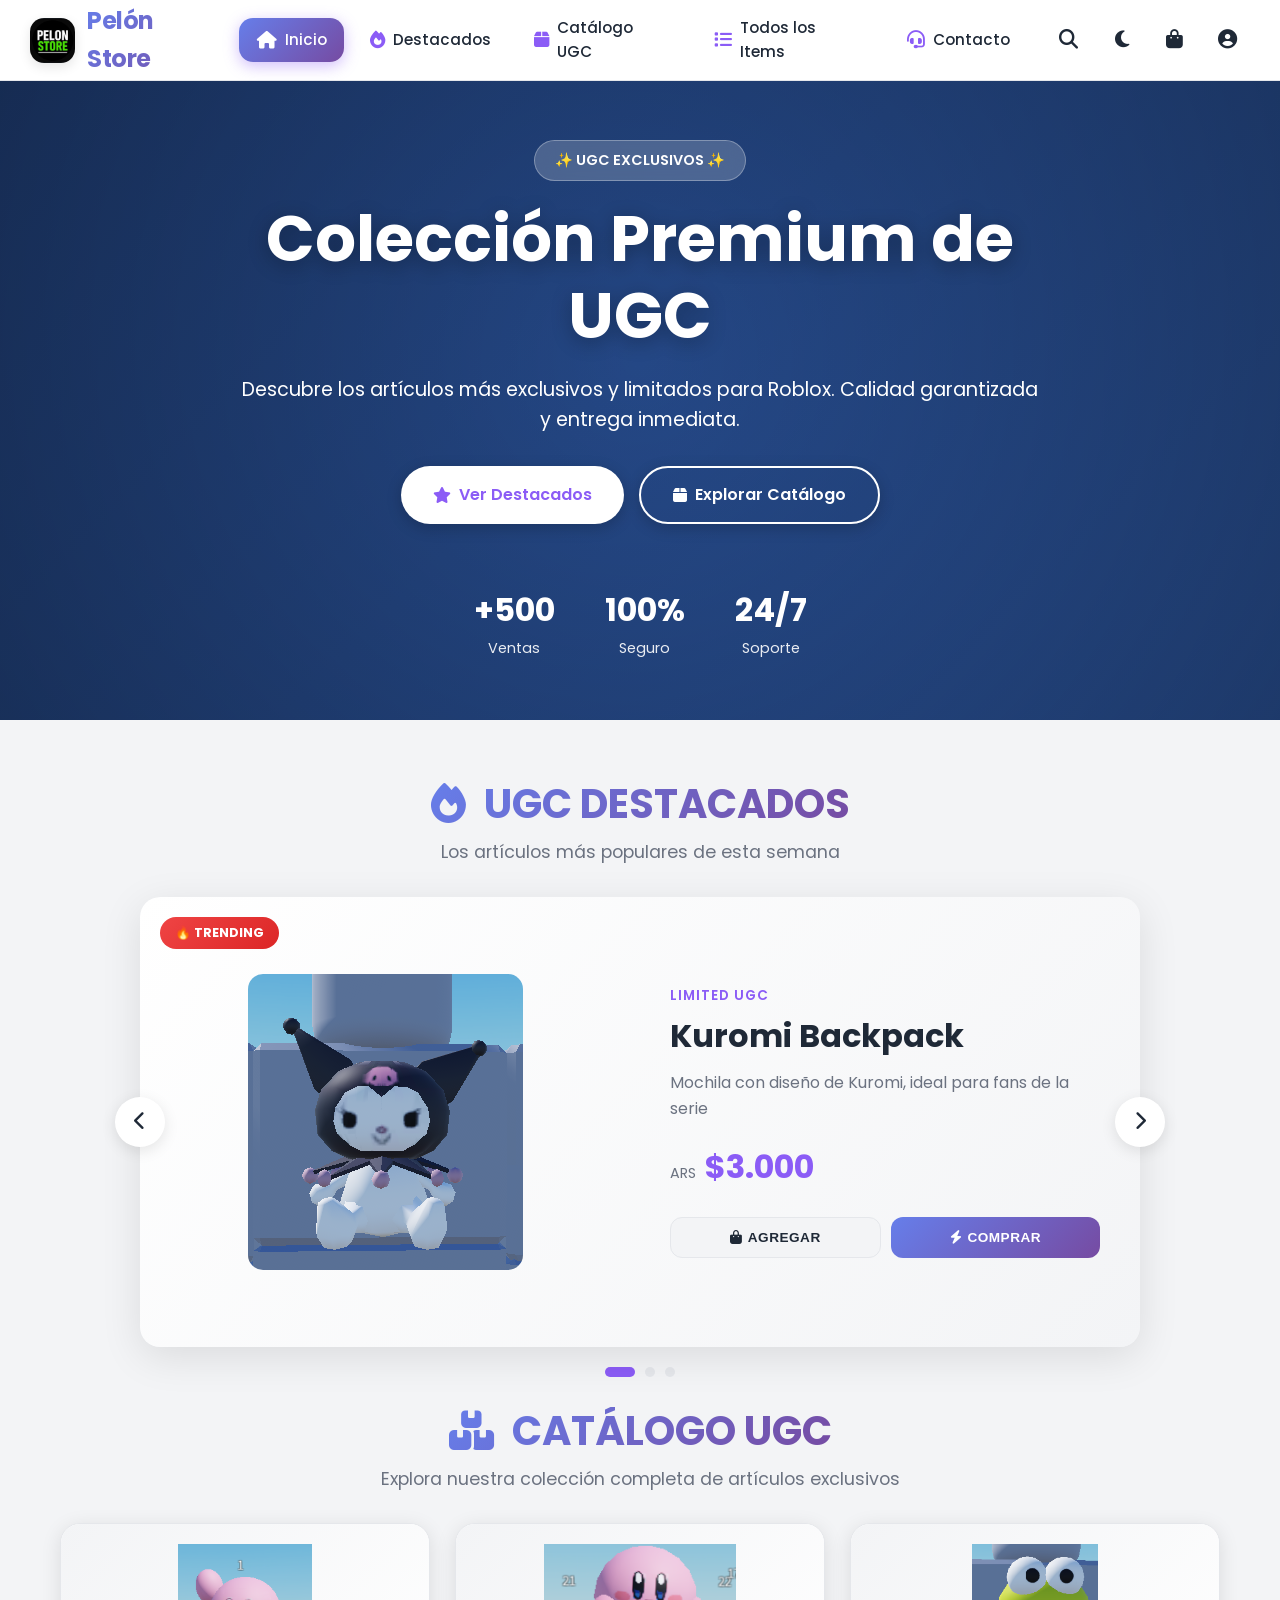
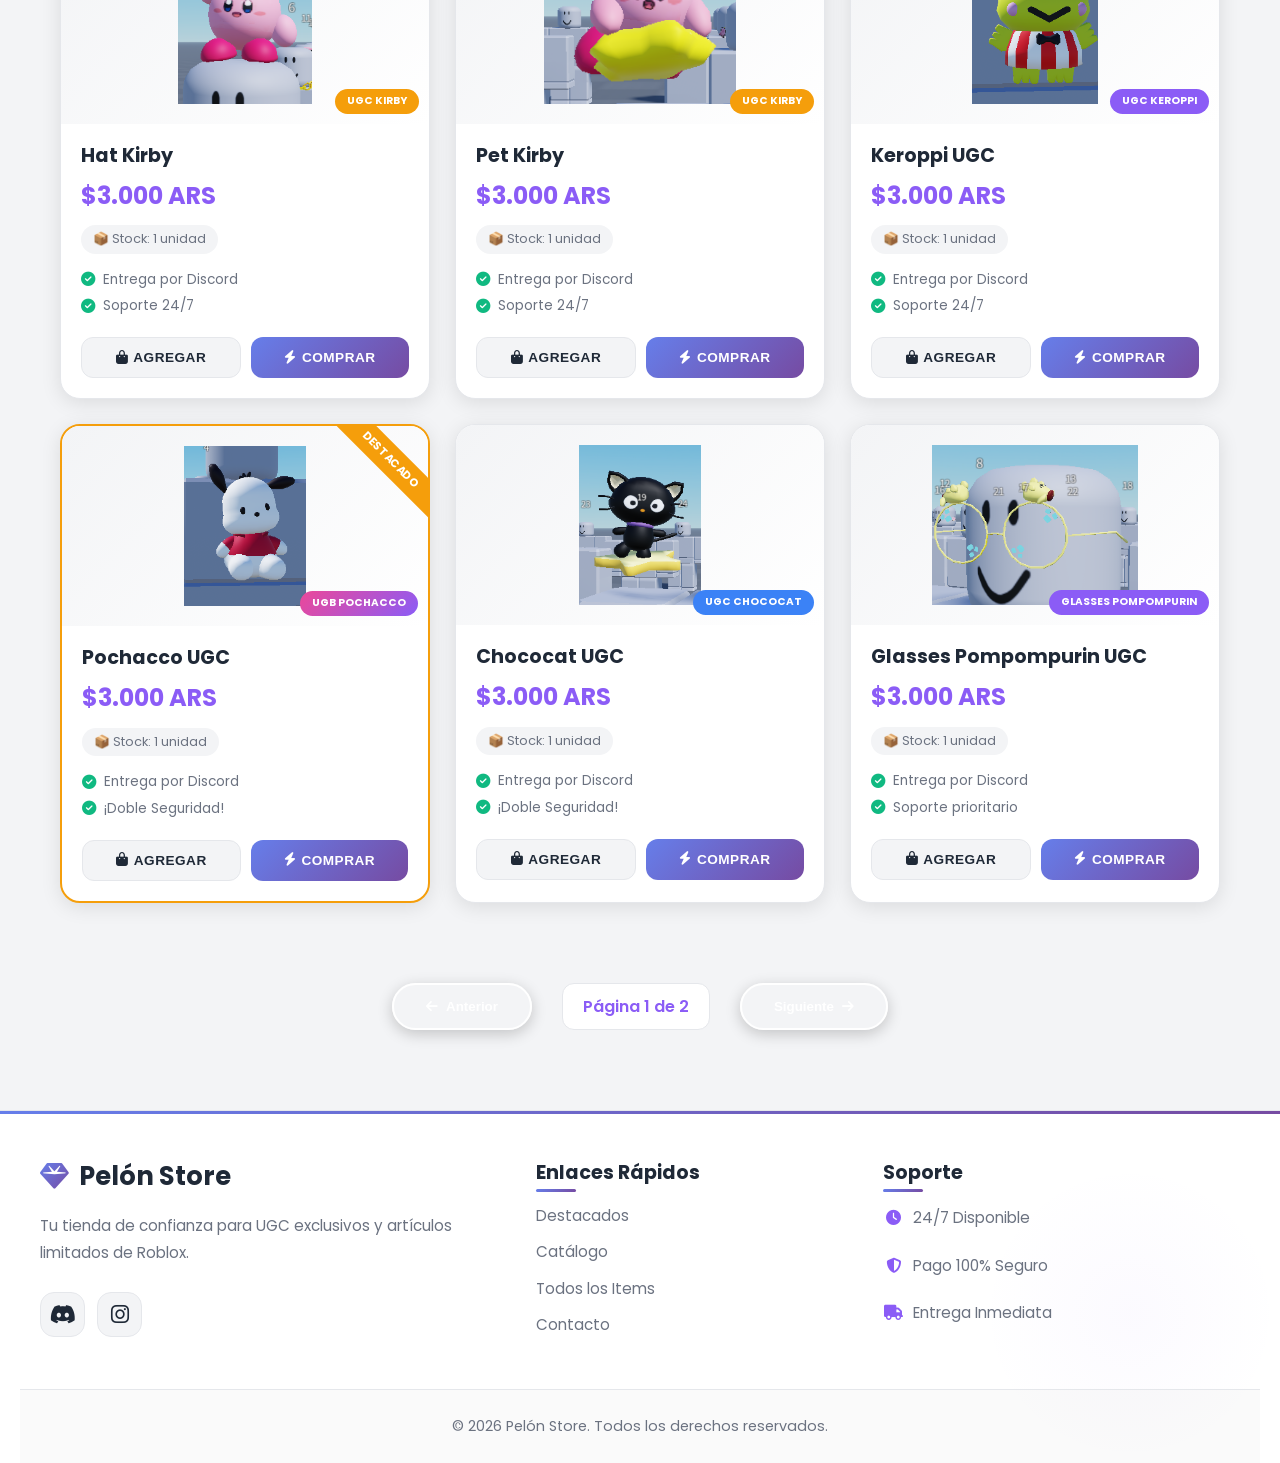
==== commit e54e9e1a: "Add files via upload" ====
--- a/index.html
+++ b/index.html
@@ -695,8 +695,7 @@
             </div>
         </div>
         <div class="copyright">
-            &copy; 2025 Pelón Store. Todos los derechos reservados.<br>
-            Este sitio no está afiliado con Roblox Corporation.
+            &copy; 2026 Pelón Store. Todos los derechos reservados.<br>
         </div>
     </footer>
 
--- a/src/styles/styles.css
+++ b/src/styles/styles.css
@@ -1101,8 +1101,6 @@
   border: 2px solid var(--secondary-color);
 }
 
-
-
 /* --- PAGINATION --- */
 .pagination-controls {
   display: flex;
@@ -2079,6 +2077,601 @@
   50% {
     transform: scale(1.05);
   }
+}
+
+/* ============================================
+   TARJETA PRÓXIMAMENTE - DISEÑO GLASS PREMIUM
+   ============================================ */
+
+.coming-soon-card {
+  position: relative !important;
+  border: none !important;
+  overflow: hidden !important;
+  background: linear-gradient(
+    145deg,
+    rgba(255, 255, 255, 0.95) 0%,
+    rgba(250, 245, 255, 0.98) 100%
+  ) !important;
+  backdrop-filter: blur(20px) !important;
+  box-shadow:
+    0 20px 50px -10px rgba(139, 92, 246, 0.15),
+    0 0 0 1px rgba(139, 92, 246, 0.08) inset,
+    0 0 0 1px rgba(255, 255, 255, 0.5) !important;
+  transition: all 0.5s cubic-bezier(0.34, 1.56, 0.64, 1) !important;
+  border-radius: 24px !important;
+}
+
+:root[data-theme="dark"] .coming-soon-card {
+  background: linear-gradient(
+    145deg,
+    rgba(30, 25, 40, 0.98) 0%,
+    rgba(25, 20, 35, 0.98) 100%
+  ) !important;
+  box-shadow:
+    0 20px 50px -10px rgba(0, 0, 0, 0.4),
+    0 0 0 1px rgba(139, 92, 246, 0.15) inset,
+    0 0 0 1px rgba(255, 255, 255, 0.03) !important;
+}
+
+/* Efecto de brillo en borde */
+.coming-soon-card::before {
+  content: "";
+  position: absolute;
+  top: 0;
+  left: -100%;
+  width: 200%;
+  height: 100%;
+  background: linear-gradient(
+    90deg,
+    transparent,
+    rgba(139, 92, 246, 0.1),
+    rgba(236, 72, 153, 0.1),
+    transparent
+  );
+  transform: skewX(-15deg);
+  animation: cardShine 8s ease-in-out infinite;
+  z-index: 1;
+  pointer-events: none;
+}
+
+@keyframes cardShine {
+  0%,
+  100% {
+    left: -100%;
+  }
+  50% {
+    left: 0%;
+  }
+}
+
+/* Esquinas decorativas */
+.coming-soon-card::after {
+  content: "";
+  position: absolute;
+  top: 10px;
+  right: 10px;
+  width: 40px;
+  height: 40px;
+  border-top: 2px solid rgba(139, 92, 246, 0.3);
+  border-right: 2px solid rgba(139, 92, 246, 0.3);
+  border-radius: 0 16px 0 0;
+  z-index: 2;
+  pointer-events: none;
+}
+
+/* Overlay mejorado */
+.coming-soon-overlay {
+  position: absolute;
+  top: 0;
+  left: 0;
+  right: 0;
+  bottom: 0;
+  background:
+    radial-gradient(
+      circle at 20% 30%,
+      rgba(139, 92, 246, 0.06) 0%,
+      transparent 40%
+    ),
+    radial-gradient(
+      circle at 80% 70%,
+      rgba(236, 72, 153, 0.04) 0%,
+      transparent 40%
+    ),
+    radial-gradient(
+      circle at 50% 50%,
+      rgba(255, 255, 255, 0.4) 0%,
+      transparent 70%
+    );
+  z-index: 2;
+  pointer-events: none;
+  display: flex;
+  align-items: flex-start;
+  justify-content: flex-start;
+  padding: 16px 0 0 16px;
+}
+
+/* Badge - Diseño pill premium */
+.coming-soon-badge {
+  background: linear-gradient(
+    135deg,
+    rgba(139, 92, 246, 0.15) 0%,
+    rgba(236, 72, 153, 0.1) 100%
+  );
+  backdrop-filter: blur(10px);
+  color: var(--primary-color);
+  padding: 6px 16px;
+  border-radius: 100px;
+  font-size: 0.7rem;
+  font-weight: 600;
+  letter-spacing: 1.5px;
+  text-transform: uppercase;
+  box-shadow:
+    0 2px 10px rgba(0, 0, 0, 0.05),
+    0 0 0 1px rgba(139, 92, 246, 0.2);
+  border: none;
+  position: relative;
+  z-index: 3;
+  display: inline-flex;
+  align-items: center;
+  gap: 6px;
+  animation: badgeGlow 3s ease-in-out infinite;
+}
+
+@keyframes badgeGlow {
+  0%,
+  100% {
+    box-shadow:
+      0 2px 10px rgba(0, 0, 0, 0.05),
+      0 0 0 1px rgba(139, 92, 246, 0.2);
+  }
+  50% {
+    box-shadow:
+      0 4px 15px rgba(139, 92, 246, 0.15),
+      0 0 0 1px rgba(139, 92, 246, 0.4);
+  }
+}
+
+.coming-soon-badge i {
+  color: var(--accent-color);
+  font-size: 0.75rem;
+  animation: iconSpin 4s ease-in-out infinite;
+}
+
+@keyframes iconSpin {
+  0%,
+  100% {
+    transform: rotate(0deg);
+  }
+  25% {
+    transform: rotate(15deg);
+  }
+  75% {
+    transform: rotate(-15deg);
+  }
+}
+
+/* Imagen */
+.coming-soon-img {
+  background: transparent !important;
+  display: flex;
+  align-items: center;
+  justify-content: center;
+  position: relative;
+  min-height: 190px;
+  padding: 15px;
+}
+
+/* Círculos decorativos en fondo */
+.coming-soon-img::before {
+  content: "";
+  position: absolute;
+  width: 150px;
+  height: 150px;
+  background: radial-gradient(
+    circle,
+    rgba(139, 92, 246, 0.08) 0%,
+    transparent 70%
+  );
+  border-radius: 50%;
+  animation: pulseGlow 4s ease-in-out infinite;
+  z-index: 1;
+}
+
+@keyframes pulseGlow {
+  0%,
+  100% {
+    transform: scale(1);
+    opacity: 0.5;
+  }
+  50% {
+    transform: scale(1.2);
+    opacity: 0.8;
+  }
+}
+
+.coming-soon-img::after {
+  content: "";
+  position: absolute;
+  width: 100px;
+  height: 100px;
+  background: radial-gradient(
+    circle,
+    rgba(236, 72, 153, 0.06) 0%,
+    transparent 70%
+  );
+  border-radius: 50%;
+  top: 60%;
+  left: 70%;
+  animation: floatAround 6s ease-in-out infinite;
+  z-index: 1;
+}
+
+@keyframes floatAround {
+  0%,
+  100% {
+    transform: translate(0, 0) scale(1);
+  }
+  33% {
+    transform: translate(-20px, -15px) scale(1.1);
+  }
+  66% {
+    transform: translate(10px, 20px) scale(0.9);
+  }
+}
+
+/* Icono central - Estilo premium */
+.coming-soon-icon {
+  width: 110px;
+  height: 110px;
+  display: flex;
+  align-items: center;
+  justify-content: center;
+  background: linear-gradient(
+    145deg,
+    rgba(255, 255, 255, 0.9) 0%,
+    rgba(250, 245, 255, 0.8) 100%
+  );
+  backdrop-filter: blur(10px);
+  border-radius: 28px;
+  position: relative;
+  border: 1.5px solid rgba(139, 92, 246, 0.2);
+  box-shadow:
+    0 15px 35px -10px rgba(139, 92, 246, 0.15),
+    0 0 0 1px rgba(255, 255, 255, 0.8) inset,
+    0 0 20px rgba(139, 92, 246, 0.1);
+  z-index: 2;
+  transition: all 0.4s cubic-bezier(0.34, 1.56, 0.64, 1);
+  animation: iconFloat 5s ease-in-out infinite;
+}
+
+:root[data-theme="dark"] .coming-soon-icon {
+  background: linear-gradient(
+    145deg,
+    rgba(40, 30, 50, 0.9) 0%,
+    rgba(30, 20, 40, 0.8) 100%
+  );
+  border-color: rgba(139, 92, 246, 0.3);
+  box-shadow:
+    0 15px 35px -10px rgba(0, 0, 0, 0.3),
+    0 0 0 1px rgba(139, 92, 246, 0.2) inset,
+    0 0 20px rgba(139, 92, 246, 0.15);
+}
+
+@keyframes iconFloat {
+  0%,
+  100% {
+    transform: translateY(0) scale(1);
+  }
+  25% {
+    transform: translateY(-4px) scale(1.02);
+  }
+  50% {
+    transform: translateY(2px) scale(0.99);
+  }
+  75% {
+    transform: translateY(-2px) scale(1.01);
+  }
+}
+
+.coming-soon-icon i {
+  font-size: 3.2rem;
+  background: linear-gradient(
+    135deg,
+    var(--primary-color) 0%,
+    var(--accent-color) 50%,
+    #ff6b6b 100%
+  );
+  background-size: 200% 200%;
+  -webkit-background-clip: text;
+  -webkit-text-fill-color: transparent;
+  background-clip: text;
+  animation:
+    iconGradient 4s ease infinite,
+    iconSparkle 2s ease-in-out infinite;
+}
+
+@keyframes iconGradient {
+  0%,
+  100% {
+    background-position: 0% 50%;
+  }
+  50% {
+    background-position: 100% 50%;
+  }
+}
+
+@keyframes iconSparkle {
+  0%,
+  100% {
+    filter: drop-shadow(0 0 8px rgba(139, 92, 246, 0.3));
+  }
+  50% {
+    filter: drop-shadow(0 0 20px rgba(236, 72, 153, 0.5));
+  }
+}
+
+/* Badge de rareza */
+.rarity-badge.mystery {
+  background: linear-gradient(
+    135deg,
+    rgba(255, 255, 255, 0.9) 0%,
+    rgba(250, 245, 255, 0.9) 100%
+  ) !important;
+  backdrop-filter: blur(10px);
+  color: var(--primary-color) !important;
+  font-weight: 700;
+  font-size: 0.6rem;
+  letter-spacing: 1.5px;
+  padding: 4px 12px !important;
+  box-shadow:
+    0 4px 12px rgba(0, 0, 0, 0.05),
+    0 0 0 1px rgba(139, 92, 246, 0.15);
+  border: none;
+  z-index: 3;
+  animation: rarityPulse 2.5s ease-in-out infinite;
+}
+
+:root[data-theme="dark"] .rarity-badge.mystery {
+  background: linear-gradient(
+    135deg,
+    rgba(40, 30, 50, 0.9) 0%,
+    rgba(30, 20, 40, 0.9) 100%
+  ) !important;
+}
+
+@keyframes rarityPulse {
+  0%,
+  100% {
+    opacity: 0.9;
+    transform: scale(1);
+  }
+  50% {
+    opacity: 1;
+    transform: scale(1.03);
+  }
+}
+
+/* Detalles */
+.coming-soon-card .package-details {
+  position: relative;
+  z-index: 2;
+  padding: 20px 18px 18px !important;
+  background: linear-gradient(
+    180deg,
+    transparent 0%,
+    rgba(139, 92, 246, 0.02) 100%
+  ) !important;
+  border-top: 1px solid rgba(139, 92, 246, 0.08);
+}
+
+/* Título */
+.coming-soon-title {
+  color: var(--text-color) !important;
+  -webkit-text-fill-color: var(--text-color) !important;
+  background: none !important;
+  font-weight: 650;
+  font-size: 1.25rem;
+  margin-bottom: 8px !important;
+  display: flex;
+  align-items: center;
+  gap: 8px;
+  letter-spacing: -0.2px;
+}
+
+.coming-soon-title i {
+  color: var(--primary-color);
+  font-size: 1rem;
+  background: linear-gradient(
+    135deg,
+    var(--primary-color),
+    var(--accent-color)
+  );
+  -webkit-background-clip: text;
+  -webkit-text-fill-color: transparent;
+  background-clip: text;
+}
+
+/* Precio */
+.coming-soon-price {
+  color: var(--primary-color) !important;
+  font-weight: 700;
+  font-size: 1.6rem;
+  margin-bottom: 6px !important;
+  display: flex;
+  align-items: baseline;
+  gap: 4px;
+}
+
+.coming-soon-price small {
+  font-size: 0.8rem;
+  color: var(--secondary-text-color);
+  font-weight: 500;
+  letter-spacing: 0.5px;
+}
+
+/* Stock badge */
+.coming-soon-stock {
+  background: transparent !important;
+  color: var(--secondary-text-color) !important;
+  font-weight: 500;
+  border: none;
+  padding: 0 !important;
+  margin-bottom: 12px !important;
+  font-size: 0.8rem;
+  display: flex;
+  align-items: center;
+  gap: 6px;
+}
+
+.coming-soon-stock i {
+  color: var(--primary-color);
+  font-size: 0.75rem;
+}
+
+/* Features */
+.coming-soon-card .features {
+  margin-bottom: 16px !important;
+  display: flex;
+  flex-direction: column;
+  gap: 6px;
+}
+
+.coming-soon-card .feature {
+  color: var(--secondary-text-color) !important;
+  font-weight: 450;
+  font-size: 0.8rem;
+  padding: 0;
+  display: flex;
+  align-items: center;
+  gap: 8px;
+}
+
+.coming-soon-card .feature i {
+  color: #10b981 !important;
+  font-size: 0.75rem;
+  width: 16px;
+  text-align: center;
+}
+
+/* Botones */
+.coming-soon-card .product-buttons {
+  gap: 10px;
+  margin-top: 4px;
+}
+
+.coming-soon-card .add-to-cart-btn {
+  background: transparent !important;
+  border: 1.5px solid rgba(139, 92, 246, 0.25) !important;
+  color: var(--primary-color) !important;
+  font-weight: 550;
+  text-transform: none;
+  letter-spacing: 0;
+  border-radius: 40px !important;
+  padding: 10px 10px !important;
+  font-size: 0.8rem !important;
+  transition: all 0.3s ease !important;
+  backdrop-filter: blur(5px);
+}
+
+.coming-soon-card .add-to-cart-btn:hover {
+  background: rgba(139, 92, 246, 0.08) !important;
+  border-color: var(--primary-color) !important;
+}
+
+.coming-soon-card .buy-now-btn {
+  background: linear-gradient(
+    135deg,
+    rgba(139, 92, 246, 0.5) 0%,
+    rgba(236, 72, 153, 0.4) 100%
+  ) !important;
+  border: none !important;
+  color: white !important;
+  font-weight: 550;
+  text-transform: none;
+  letter-spacing: 0;
+  border-radius: 40px !important;
+  padding: 10px 10px !important;
+  font-size: 0.8rem !important;
+  opacity: 0.7;
+  transition: all 0.3s ease !important;
+  backdrop-filter: blur(5px);
+}
+
+.coming-soon-card .buy-now-btn:hover {
+  opacity: 0.85;
+  background: linear-gradient(
+    135deg,
+    rgba(139, 92, 246, 0.6) 0%,
+    rgba(236, 72, 153, 0.5) 100%
+  ) !important;
+}
+
+.coming-soon-card .add-to-cart-btn i,
+.coming-soon-card .buy-now-btn i {
+  font-size: 0.85rem;
+  margin-right: 4px;
+}
+
+/* Estados deshabilitados */
+.coming-soon-card .add-to-cart-btn:disabled,
+.coming-soon-card .buy-now-btn:disabled {
+  cursor: not-allowed;
+  opacity: 0.6;
+}
+
+.coming-soon-card .add-to-cart-btn:disabled:hover,
+.coming-soon-card .buy-now-btn:disabled:hover {
+  transform: none;
+  box-shadow: none;
+}
+
+/* Hover effects en tarjeta */
+.coming-soon-card:hover {
+  transform: translateY(-8px) scale(1.01) !important;
+  box-shadow:
+    0 30px 60px -10px rgba(139, 92, 246, 0.2),
+    0 0 0 1px rgba(139, 92, 246, 0.15) inset,
+    0 0 0 1px rgba(255, 255, 255, 0.6) !important;
+}
+
+:root[data-theme="dark"] .coming-soon-card:hover {
+  box-shadow:
+    0 30px 60px -10px rgba(0, 0, 0, 0.5),
+    0 0 0 1px rgba(139, 92, 246, 0.25) inset,
+    0 0 0 1px rgba(255, 255, 255, 0.05) !important;
+}
+
+.coming-soon-card:hover .coming-soon-icon {
+  transform: translateY(-3px) scale(1.03);
+  box-shadow:
+    0 20px 40px -10px rgba(139, 92, 246, 0.2),
+    0 0 0 1px rgba(139, 92, 246, 0.3) inset,
+    0 0 25px rgba(139, 92, 246, 0.15);
+  border-color: rgba(139, 92, 246, 0.35);
+}
+
+.coming-soon-card:hover .coming-soon-badge {
+  animation-duration: 2s;
+}
+
+.coming-soon-card:hover .coming-soon-title i {
+  transform: scale(1.1);
+  transition: transform 0.3s ease;
+}
+
+/* Decoración de esquina inferior */
+.coming-soon-card .package-details::before {
+  content: "";
+  position: absolute;
+  bottom: 10px;
+  left: 10px;
+  width: 30px;
+  height: 30px;
+  border-bottom: 2px solid rgba(139, 92, 246, 0.15);
+  border-left: 2px solid rgba(139, 92, 246, 0.15);
+  border-radius: 0 0 0 8px;
+  z-index: 1;
+  pointer-events: none;
 }
 
 /* --- RESPONSIVE --- */
@@ -2156,29 +2749,97 @@
     flex-direction: column;
     gap: 20px;
   }
+
+  /* Ajuste del carrusel destacado para móvil */
+  .carousel-container {
+    height: auto;
+    min-height: auto;
+    margin-bottom: 20px;
+    max-width: 100%;
+    padding: 0 15px;
+  }
+
+  .carousel-track-container {
+    height: auto;
+    min-height: 480px;
+    border-radius: 16px;
+  }
+
+  .carousel-track {
+    height: 100%;
+  }
+
+  .carousel-slide {
+    height: 100%;
+  }
+
   .ugc-card {
     flex-direction: column;
-  }
+    min-height: 480px;
+  }
+
+  .ugc-card-image {
+    flex: 0 0 auto;
+    height: 200px;
+    padding: 20px;
+    background: linear-gradient(
+      135deg,
+      var(--background-light),
+      var(--card-background)
+    );
+  }
+
+  .ugc-card-image img {
+    max-height: 160px;
+    width: auto;
+  }
+
   .ugc-card-content {
-    padding: 30px;
-  }
-  .carousel-container {
-    height: auto;
-    min-height: 500px;
-  }
+    flex: 1 1 auto;
+    padding: 25px 20px;
+    min-height: auto;
+  }
+
+  .ugc-card-content h3 {
+    font-size: 1.5rem;
+  }
+
+  .ugc-description {
+    font-size: 0.9rem;
+  }
+
+  .ugc-price .amount {
+    font-size: 1.5rem;
+  }
+
+  /* Botones del slider mejor posicionados */
   .slider-btn {
     width: 40px;
     height: 40px;
-  }
+    top: 30%;
+  }
+
   .prev-btn {
-    left: 10px;
-  }
+    left: 5px;
+  }
+
   .next-btn {
-    right: 10px;
-  }
+    right: 5px;
+  }
+
+  /* Badges para móvil */
+  .ugc-badge {
+    top: 15px;
+    left: 15px;
+    padding: 4px 12px;
+    font-size: 0.7rem;
+  }
+
   .package-grid {
-    grid-template-columns: 1fr;
-  }
+    grid-template-columns: repeat(auto-fill, minmax(280px, 1fr));
+    gap: 20px;
+  }
+
   .contact-grid {
     grid-template-columns: 1fr;
   }
@@ -2248,6 +2909,16 @@
   .copy-btn {
     align-self: flex-end;
   }
+
+  /* Ajustes coming-soon para móvil */
+  .coming-soon-icon {
+    width: 100px;
+    height: 100px;
+  }
+
+  .coming-soon-icon i {
+    font-size: 2.8rem;
+  }
 }
 
 @media (max-width: 480px) {
@@ -2271,6 +2942,104 @@
   .preloader-title {
     font-size: 1.5rem;
   }
+
+  /* Ajustes más específicos para pantallas muy pequeñas */
+  .carousel-container {
+    margin: 0;
+    padding: 0 10px;
+  }
+
+  .carousel-track-container {
+    min-height: 430px;
+    border-radius: 12px;
+  }
+
+  .ugc-card {
+    min-height: 430px;
+  }
+
+  .ugc-card-image {
+    height: 170px;
+    padding: 15px;
+  }
+
+  .ugc-card-image img {
+    max-height: 140px;
+  }
+
+  .ugc-card-content {
+    padding: 18px 15px;
+  }
+
+  .ugc-card-content h3 {
+    font-size: 1.3rem;
+    margin-bottom: 8px;
+  }
+
+  .ugc-description {
+    font-size: 0.85rem;
+    margin-bottom: 12px;
+  }
+
+  .ugc-price .amount {
+    font-size: 1.3rem;
+  }
+
+  .ugc-category {
+    font-size: 0.75rem;
+    margin-bottom: 6px;
+  }
+
+  /* Slider buttons más compactos */
+  .slider-btn {
+    width: 35px;
+    height: 35px;
+    font-size: 1rem;
+    top: 28%;
+  }
+
+  .prev-btn {
+    left: 2px;
+  }
+
+  .next-btn {
+    right: 2px;
+  }
+
+  /* Indicadores del carrusel más pequeños */
+  .carousel-nav {
+    gap: 8px;
+    margin-top: 12px;
+  }
+
+  .carousel-indicator {
+    width: 8px;
+    height: 8px;
+  }
+
+  .carousel-indicator.current-slide {
+    width: 24px;
+  }
+
+  /* Sección header más compacta */
+  .section-header {
+    margin: 35px 0 20px;
+  }
+
+  .section-title {
+    font-size: 1.8rem;
+  }
+
+  .section-subtitle {
+    font-size: 0.9rem;
+  }
+
+  /* Package grid para pantallas pequeñas */
+  .package-grid {
+    grid-template-columns: 1fr;
+    gap: 18px;
+  }
+
   .footer {
     padding: 30px 15px 0;
   }
@@ -2283,533 +3052,39 @@
     height: 40px;
     font-size: 1.1rem;
   }
-  
-}
-/* ============================================
-   TARJETA PRÓXIMAMENTE - DISEÑO GLASS PREMIUM
-   ============================================ */
-
-.coming-soon-card {
-  position: relative !important;
-  border: none !important;
-  overflow: hidden !important;
-  background: linear-gradient(145deg, 
-    rgba(255, 255, 255, 0.95) 0%, 
-    rgba(250, 245, 255, 0.98) 100%) !important;
-  backdrop-filter: blur(20px) !important;
-  box-shadow: 
-    0 20px 50px -10px rgba(139, 92, 246, 0.15),
-    0 0 0 1px rgba(139, 92, 246, 0.08) inset,
-    0 0 0 1px rgba(255, 255, 255, 0.5) !important;
-  transition: all 0.5s cubic-bezier(0.34, 1.56, 0.64, 1) !important;
-  border-radius: 24px !important;
-}
-
-:root[data-theme="dark"] .coming-soon-card {
-  background: linear-gradient(145deg, 
-    rgba(30, 25, 40, 0.98) 0%, 
-    rgba(25, 20, 35, 0.98) 100%) !important;
-  box-shadow: 
-    0 20px 50px -10px rgba(0, 0, 0, 0.4),
-    0 0 0 1px rgba(139, 92, 246, 0.15) inset,
-    0 0 0 1px rgba(255, 255, 255, 0.03) !important;
-}
-
-/* Efecto de brillo en borde */
-.coming-soon-card::before {
-  content: '';
-  position: absolute;
-  top: 0;
-  left: -100%;
-  width: 200%;
-  height: 100%;
-  background: linear-gradient(90deg, 
-    transparent, 
-    rgba(139, 92, 246, 0.1), 
-    rgba(236, 72, 153, 0.1), 
-    transparent);
-  transform: skewX(-15deg);
-  animation: cardShine 8s ease-in-out infinite;
-  z-index: 1;
-  pointer-events: none;
-}
-
-@keyframes cardShine {
-  0%, 100% { left: -100%; }
-  50% { left: 0%; }
-}
-
-/* Esquinas decorativas */
-.coming-soon-card::after {
-  content: '';
-  position: absolute;
-  top: 10px;
-  right: 10px;
-  width: 40px;
-  height: 40px;
-  border-top: 2px solid rgba(139, 92, 246, 0.3);
-  border-right: 2px solid rgba(139, 92, 246, 0.3);
-  border-radius: 0 16px 0 0;
-  z-index: 2;
-  pointer-events: none;
-}
-
-/* Overlay mejorado */
-.coming-soon-overlay {
-  position: absolute;
-  top: 0;
-  left: 0;
-  right: 0;
-  bottom: 0;
-  background: 
-    radial-gradient(circle at 20% 30%, rgba(139, 92, 246, 0.06) 0%, transparent 40%),
-    radial-gradient(circle at 80% 70%, rgba(236, 72, 153, 0.04) 0%, transparent 40%),
-    radial-gradient(circle at 50% 50%, rgba(255, 255, 255, 0.4) 0%, transparent 70%);
-  z-index: 2;
-  pointer-events: none;
-  display: flex;
-  align-items: flex-start;
-  justify-content: flex-start;
-  padding: 16px 0 0 16px;
-}
-
-/* Badge - Diseño pill premium */
-.coming-soon-badge {
-  background: linear-gradient(135deg, 
-    rgba(139, 92, 246, 0.15) 0%, 
-    rgba(236, 72, 153, 0.1) 100%);
-  backdrop-filter: blur(10px);
-  color: var(--primary-color);
-  padding: 6px 16px;
-  border-radius: 100px;
-  font-size: 0.7rem;
-  font-weight: 600;
-  letter-spacing: 1.5px;
-  text-transform: uppercase;
-  box-shadow: 
-    0 2px 10px rgba(0, 0, 0, 0.05),
-    0 0 0 1px rgba(139, 92, 246, 0.2);
-  border: none;
-  position: relative;
-  z-index: 3;
-  display: inline-flex;
-  align-items: center;
-  gap: 6px;
-  animation: badgeGlow 3s ease-in-out infinite;
-}
-
-@keyframes badgeGlow {
-  0%, 100% { 
-    box-shadow: 0 2px 10px rgba(0, 0, 0, 0.05), 0 0 0 1px rgba(139, 92, 246, 0.2);
-  }
-  50% { 
-    box-shadow: 0 4px 15px rgba(139, 92, 246, 0.15), 0 0 0 1px rgba(139, 92, 246, 0.4);
-  }
-}
-
-.coming-soon-badge i {
-  color: var(--accent-color);
-  font-size: 0.75rem;
-  animation: iconSpin 4s ease-in-out infinite;
-}
-
-@keyframes iconSpin {
-  0%, 100% { transform: rotate(0deg); }
-  25% { transform: rotate(15deg); }
-  75% { transform: rotate(-15deg); }
-}
-
-/* Imagen */
-.coming-soon-img {
-  background: transparent !important;
-  display: flex;
-  align-items: center;
-  justify-content: center;
-  position: relative;
-  min-height: 190px;
-  padding: 15px;
-}
-
-/* Círculos decorativos en fondo */
-.coming-soon-img::before {
-  content: '';
-  position: absolute;
-  width: 150px;
-  height: 150px;
-  background: radial-gradient(circle, 
-    rgba(139, 92, 246, 0.08) 0%, 
-    transparent 70%);
-  border-radius: 50%;
-  animation: pulseGlow 4s ease-in-out infinite;
-  z-index: 1;
-}
-
-@keyframes pulseGlow {
-  0%, 100% { transform: scale(1); opacity: 0.5; }
-  50% { transform: scale(1.2); opacity: 0.8; }
-}
-
-.coming-soon-img::after {
-  content: '';
-  position: absolute;
-  width: 100px;
-  height: 100px;
-  background: radial-gradient(circle, 
-    rgba(236, 72, 153, 0.06) 0%, 
-    transparent 70%);
-  border-radius: 50%;
-  top: 60%;
-  left: 70%;
-  animation: floatAround 6s ease-in-out infinite;
-  z-index: 1;
-}
-
-@keyframes floatAround {
-  0%, 100% { transform: translate(0, 0) scale(1); }
-  33% { transform: translate(-20px, -15px) scale(1.1); }
-  66% { transform: translate(10px, 20px) scale(0.9); }
-}
-
-/* Icono central - Estilo premium */
-.coming-soon-icon {
-  width: 110px;
-  height: 110px;
-  display: flex;
-  align-items: center;
-  justify-content: center;
-  background: linear-gradient(145deg, 
-    rgba(255, 255, 255, 0.9) 0%, 
-    rgba(250, 245, 255, 0.8) 100%);
-  backdrop-filter: blur(10px);
-  border-radius: 28px;
-  position: relative;
-  border: 1.5px solid rgba(139, 92, 246, 0.2);
-  box-shadow: 
-    0 15px 35px -10px rgba(139, 92, 246, 0.15),
-    0 0 0 1px rgba(255, 255, 255, 0.8) inset,
-    0 0 20px rgba(139, 92, 246, 0.1);
-  z-index: 2;
-  transition: all 0.4s cubic-bezier(0.34, 1.56, 0.64, 1);
-  animation: iconFloat 5s ease-in-out infinite;
-}
-
-:root[data-theme="dark"] .coming-soon-icon {
-  background: linear-gradient(145deg, 
-    rgba(40, 30, 50, 0.9) 0%, 
-    rgba(30, 20, 40, 0.8) 100%);
-  border-color: rgba(139, 92, 246, 0.3);
-  box-shadow: 
-    0 15px 35px -10px rgba(0, 0, 0, 0.3),
-    0 0 0 1px rgba(139, 92, 246, 0.2) inset,
-    0 0 20px rgba(139, 92, 246, 0.15);
-}
-
-@keyframes iconFloat {
-  0%, 100% { transform: translateY(0) scale(1); }
-  25% { transform: translateY(-4px) scale(1.02); }
-  50% { transform: translateY(2px) scale(0.99); }
-  75% { transform: translateY(-2px) scale(1.01); }
-}
-
-.coming-soon-icon i {
-  font-size: 3.2rem;
-  background: linear-gradient(135deg, 
-    var(--primary-color) 0%, 
-    var(--accent-color) 50%,
-    #ff6b6b 100%);
-  background-size: 200% 200%;
-  -webkit-background-clip: text;
-  -webkit-text-fill-color: transparent;
-  background-clip: text;
-  animation: iconGradient 4s ease infinite, iconSparkle 2s ease-in-out infinite;
-}
-
-@keyframes iconGradient {
-  0%, 100% { background-position: 0% 50%; }
-  50% { background-position: 100% 50%; }
-}
-
-@keyframes iconSparkle {
-  0%, 100% { filter: drop-shadow(0 0 8px rgba(139, 92, 246, 0.3)); }
-  50% { filter: drop-shadow(0 0 20px rgba(236, 72, 153, 0.5)); }
-}
-
-/* Badge de rareza */
-.rarity-badge.mystery {
-  background: linear-gradient(135deg, 
-    rgba(255, 255, 255, 0.9) 0%, 
-    rgba(250, 245, 255, 0.9) 100%) !important;
-  backdrop-filter: blur(10px);
-  color: var(--primary-color) !important;
-  font-weight: 700;
-  font-size: 0.6rem;
-  letter-spacing: 1.5px;
-  padding: 4px 12px !important;
-  box-shadow: 
-    0 4px 12px rgba(0, 0, 0, 0.05),
-    0 0 0 1px rgba(139, 92, 246, 0.15);
-  border: none;
-  z-index: 3;
-  animation: rarityPulse 2.5s ease-in-out infinite;
-}
-
-:root[data-theme="dark"] .rarity-badge.mystery {
-  background: linear-gradient(135deg, 
-    rgba(40, 30, 50, 0.9) 0%, 
-    rgba(30, 20, 40, 0.9) 100%) !important;
-}
-
-@keyframes rarityPulse {
-  0%, 100% { opacity: 0.9; transform: scale(1); }
-  50% { opacity: 1; transform: scale(1.03); }
-}
-
-/* Detalles */
-.package-details {
-  position: relative;
-  z-index: 2;
-  padding: 20px 18px 18px !important;
-  background: linear-gradient(180deg, 
-    transparent 0%, 
-    rgba(139, 92, 246, 0.02) 100%) !important;
-  border-top: 1px solid rgba(139, 92, 246, 0.08);
-}
-
-/* Título */
-.coming-soon-title {
-  color: var(--text-color) !important;
-  -webkit-text-fill-color: var(--text-color) !important;
-  background: none !important;
-  font-weight: 650;
-  font-size: 1.25rem;
-  margin-bottom: 8px !important;
-  display: flex;
-  align-items: center;
-  gap: 8px;
-  letter-spacing: -0.2px;
-}
-
-.coming-soon-title i {
-  color: var(--primary-color);
-  font-size: 1rem;
-  background: linear-gradient(135deg, var(--primary-color), var(--accent-color));
-  -webkit-background-clip: text;
-  -webkit-text-fill-color: transparent;
-  background-clip: text;
-}
-
-/* Precio */
-.coming-soon-price {
-  color: var(--primary-color) !important;
-  font-weight: 700;
-  font-size: 1.6rem;
-  margin-bottom: 6px !important;
-  display: flex;
-  align-items: baseline;
-  gap: 4px;
-}
-
-.coming-soon-price small {
-  font-size: 0.8rem;
-  color: var(--secondary-text-color);
-  font-weight: 500;
-  letter-spacing: 0.5px;
-}
-
-/* Stock badge */
-.coming-soon-stock {
-  background: transparent !important;
-  color: var(--secondary-text-color) !important;
-  font-weight: 500;
-  border: none;
-  padding: 0 !important;
-  margin-bottom: 12px !important;
-  font-size: 0.8rem;
-  display: flex;
-  align-items: center;
-  gap: 6px;
-}
-
-.coming-soon-stock i {
-  color: var(--primary-color);
-  font-size: 0.75rem;
-}
-
-/* Features */
-.coming-soon-card .features {
-  margin-bottom: 16px !important;
-  display: flex;
-  flex-direction: column;
-  gap: 6px;
-}
-
-.coming-soon-card .feature {
-  color: var(--secondary-text-color) !important;
-  font-weight: 450;
-  font-size: 0.8rem;
-  padding: 0;
-  display: flex;
-  align-items: center;
-  gap: 8px;
-}
-
-.coming-soon-card .feature i {
-  color: #10b981 !important;
-  font-size: 0.75rem;
-  width: 16px;
-  text-align: center;
-}
-
-/* Botones */
-.coming-soon-card .product-buttons {
-  gap: 10px;
-  margin-top: 4px;
-}
-
-.coming-soon-card .add-to-cart-btn {
-  background: transparent !important;
-  border: 1.5px solid rgba(139, 92, 246, 0.25) !important;
-  color: var(--primary-color) !important;
-  font-weight: 550;
-  text-transform: none;
-  letter-spacing: 0;
-  border-radius: 40px !important;
-  padding: 10px 10px !important;
-  font-size: 0.8rem !important;
-  transition: all 0.3s ease !important;
-  backdrop-filter: blur(5px);
-}
-
-.coming-soon-card .add-to-cart-btn:hover {
-  background: rgba(139, 92, 246, 0.08) !important;
-  border-color: var(--primary-color) !important;
-}
-
-.coming-soon-card .buy-now-btn {
-  background: linear-gradient(135deg, 
-    rgba(139, 92, 246, 0.5) 0%, 
-    rgba(236, 72, 153, 0.4) 100%) !important;
-  border: none !important;
-  color: white !important;
-  font-weight: 550;
-  text-transform: none;
-  letter-spacing: 0;
-  border-radius: 40px !important;
-  padding: 10px 10px !important;
-  font-size: 0.8rem !important;
-  opacity: 0.7;
-  transition: all 0.3s ease !important;
-  backdrop-filter: blur(5px);
-}
-
-.coming-soon-card .buy-now-btn:hover {
-  opacity: 0.85;
-  background: linear-gradient(135deg, 
-    rgba(139, 92, 246, 0.6) 0%, 
-    rgba(236, 72, 153, 0.5) 100%) !important;
-}
-
-.coming-soon-card .add-to-cart-btn i,
-.coming-soon-card .buy-now-btn i {
-  font-size: 0.85rem;
-  margin-right: 4px;
-}
-
-/* Estados deshabilitados */
-.coming-soon-card .add-to-cart-btn:disabled,
-.coming-soon-card .buy-now-btn:disabled {
-  cursor: not-allowed;
-  opacity: 0.6;
-}
-
-.coming-soon-card .add-to-cart-btn:disabled:hover,
-.coming-soon-card .buy-now-btn:disabled:hover {
-  transform: none;
-  box-shadow: none;
-}
-
-/* Hover effects en tarjeta */
-.coming-soon-card:hover {
-  transform: translateY(-8px) scale(1.01) !important;
-  box-shadow: 
-    0 30px 60px -10px rgba(139, 92, 246, 0.2),
-    0 0 0 1px rgba(139, 92, 246, 0.15) inset,
-    0 0 0 1px rgba(255, 255, 255, 0.6) !important;
-}
-
-:root[data-theme="dark"] .coming-soon-card:hover {
-  box-shadow: 
-    0 30px 60px -10px rgba(0, 0, 0, 0.5),
-    0 0 0 1px rgba(139, 92, 246, 0.25) inset,
-    0 0 0 1px rgba(255, 255, 255, 0.05) !important;
-}
-
-.coming-soon-card:hover .coming-soon-icon {
-  transform: translateY(-3px) scale(1.03);
-  box-shadow: 
-    0 20px 40px -10px rgba(139, 92, 246, 0.2),
-    0 0 0 1px rgba(139, 92, 246, 0.3) inset,
-    0 0 25px rgba(139, 92, 246, 0.15);
-  border-color: rgba(139, 92, 246, 0.35);
-}
-
-.coming-soon-card:hover .coming-soon-badge {
-  animation-duration: 2s;
-}
-
-.coming-soon-card:hover .coming-soon-title i {
-  transform: scale(1.1);
-  transition: transform 0.3s ease;
-}
-
-/* Decoración de esquina inferior */
-.package-details::before {
-  content: '';
-  position: absolute;
-  bottom: 10px;
-  left: 10px;
-  width: 30px;
-  height: 30px;
-  border-bottom: 2px solid rgba(139, 92, 246, 0.15);
-  border-left: 2px solid rgba(139, 92, 246, 0.15);
-  border-radius: 0 0 0 8px;
-  z-index: 1;
-  pointer-events: none;
-}
-
-/* Responsive */
-@media (max-width: 480px) {
+
+  /* Coming soon ajustes */
   .coming-soon-icon {
-    width: 90px;
-    height: 90px;
+    width: 85px;
+    height: 85px;
     border-radius: 22px;
   }
-  
+
   .coming-soon-icon i {
-    font-size: 2.5rem;
-  }
-  
+    font-size: 2.3rem;
+  }
+
   .coming-soon-badge {
     font-size: 0.6rem;
-    padding: 5px 12px;
+    padding: 5px 10px;
     letter-spacing: 1px;
   }
-  
+
   .coming-soon-title {
     font-size: 1.1rem;
   }
-  
+
   .coming-soon-price {
-    font-size: 1.4rem;
-  }
-  
+    font-size: 1.3rem;
+  }
+
   .coming-soon-card::after {
     width: 30px;
     height: 30px;
   }
-  
-  .package-details::before {
+
+  .coming-soon-card .package-details::before {
     width: 25px;
     height: 25px;
   }
-}+}
